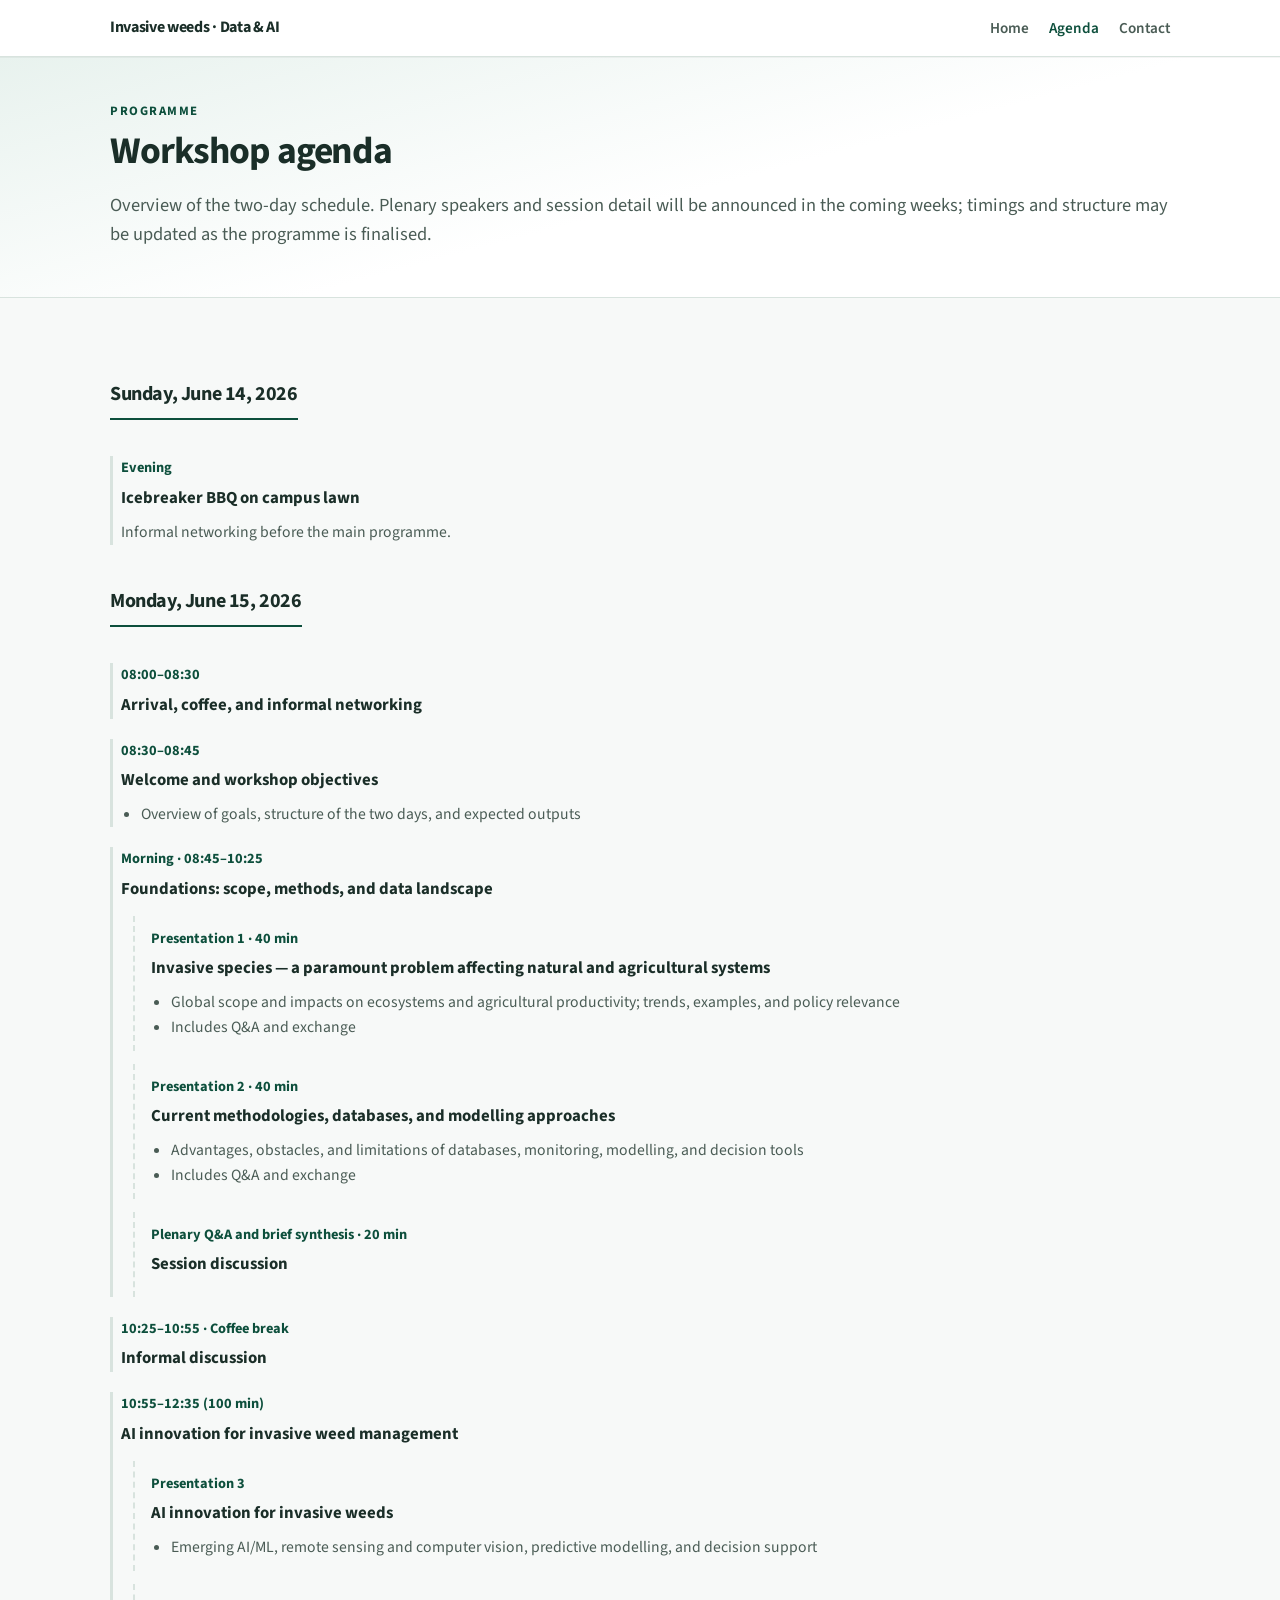
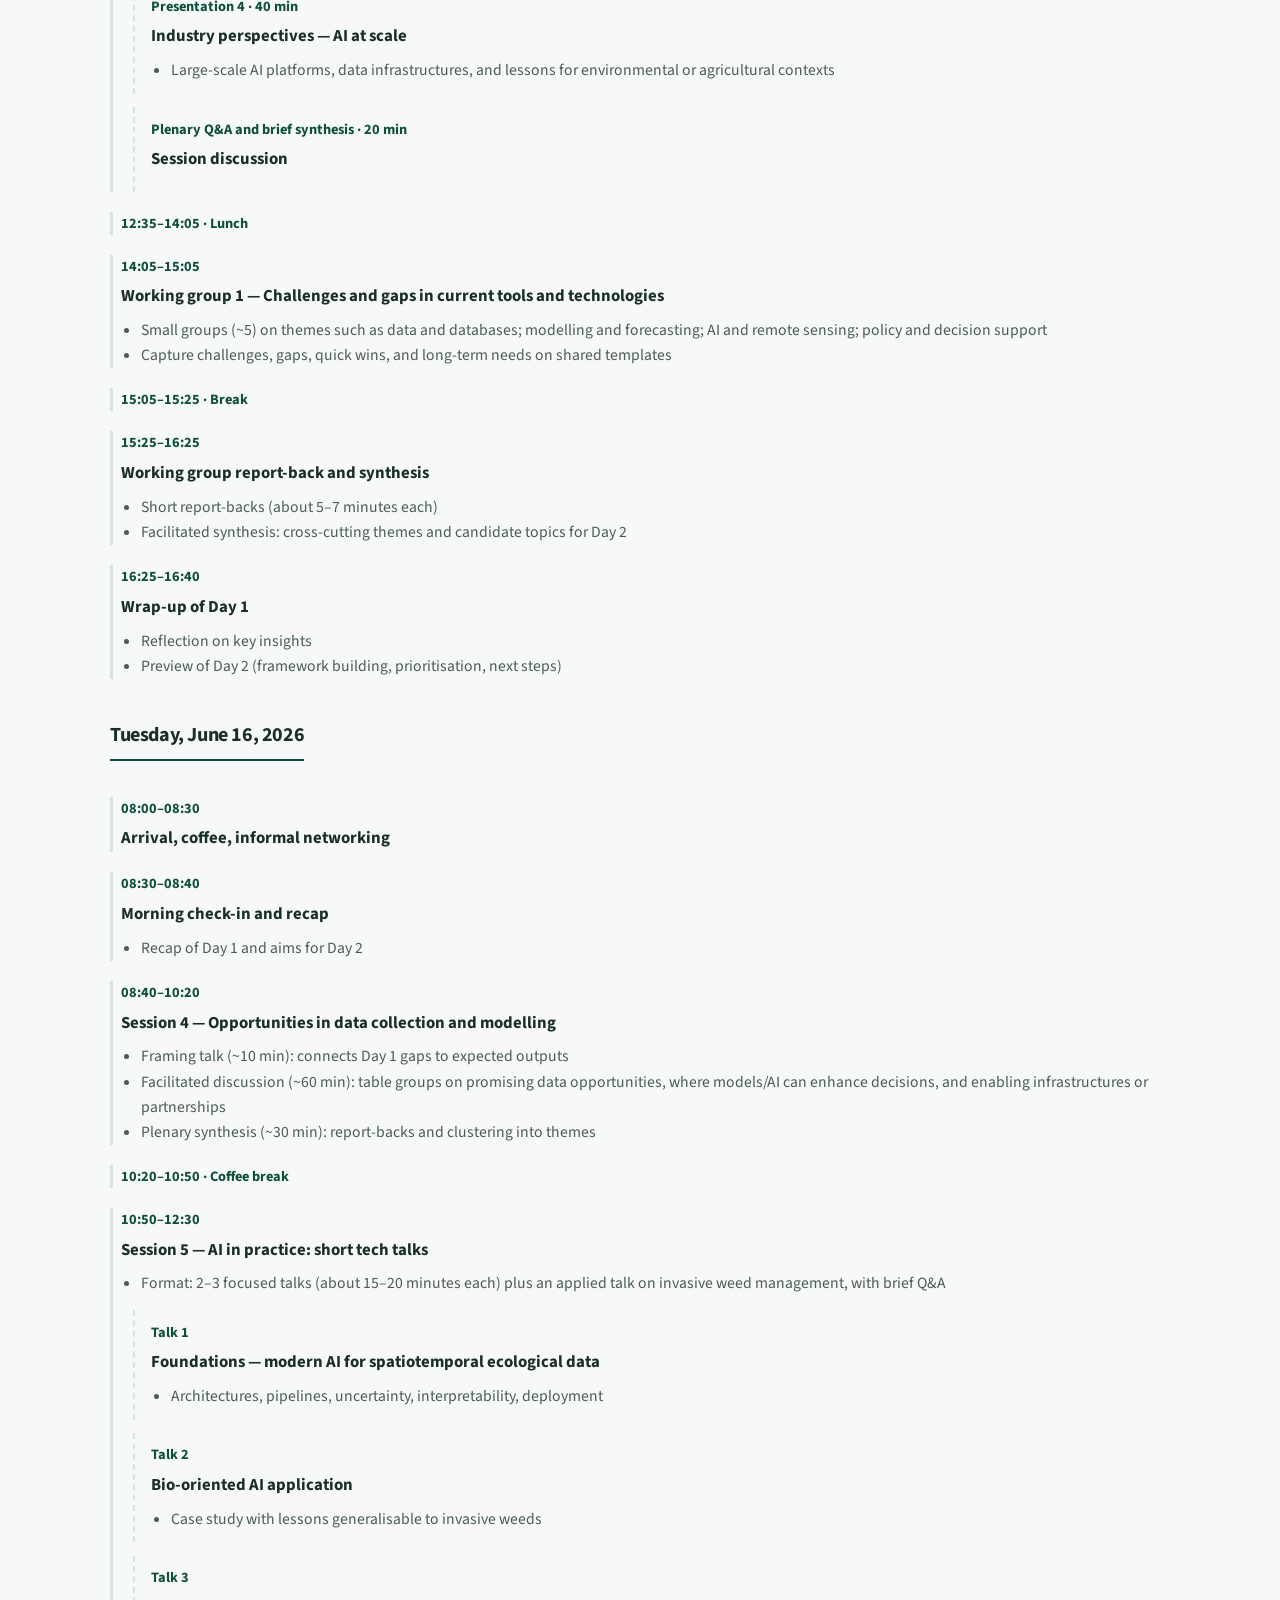
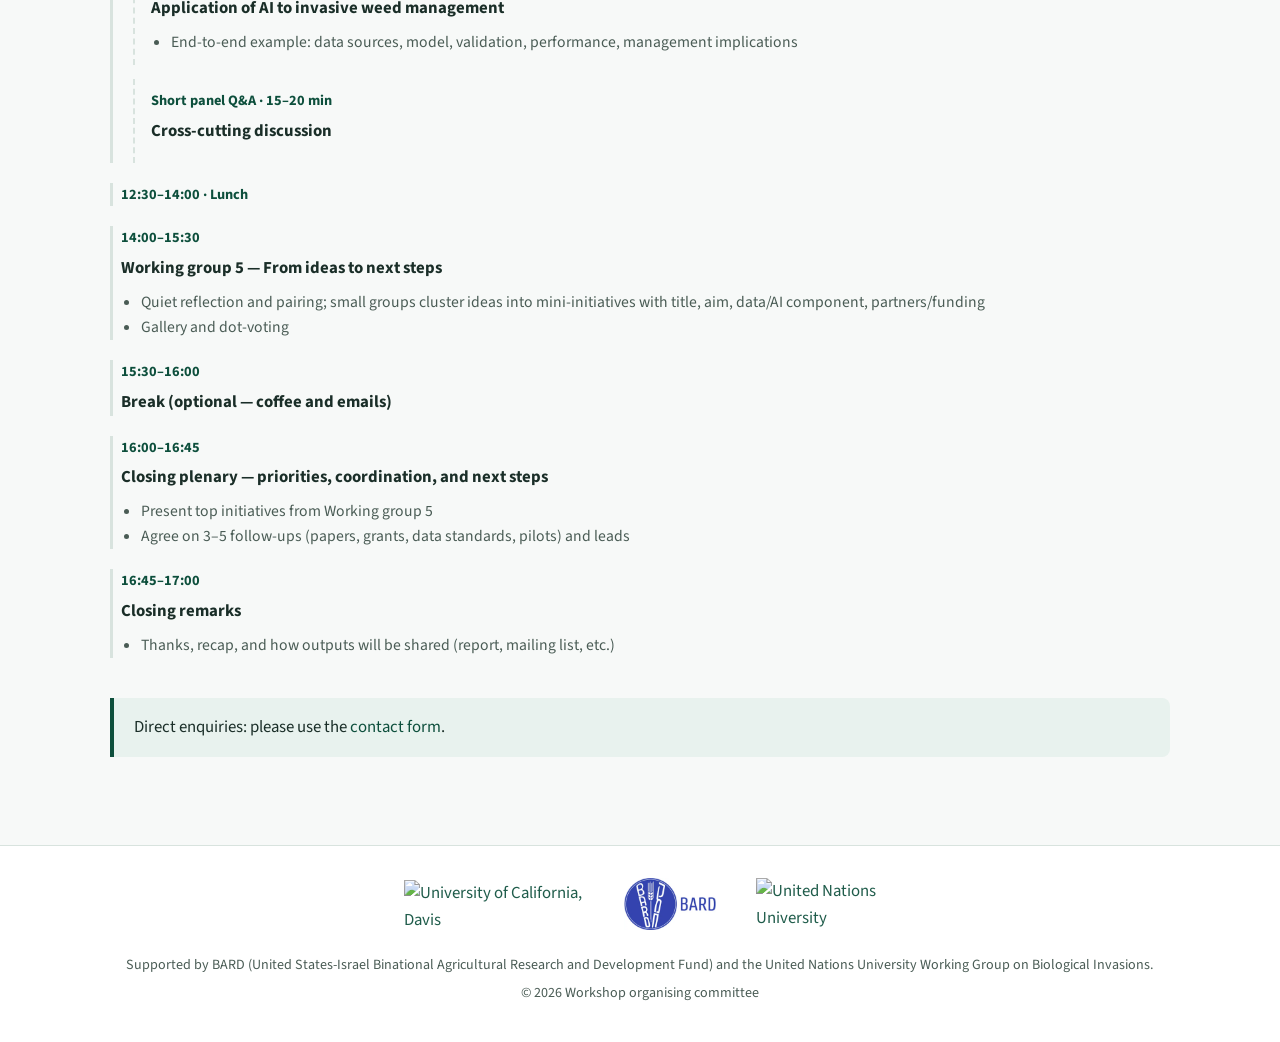
==== agenda.html @ f603a388 "agenda clean up" ====
<!DOCTYPE html>
<html lang="en">
  <head>
    <meta charset="utf-8" />
    <meta name="viewport" content="width=device-width, initial-scale=1" />
    <!-- Google tag (gtag.js) -->
    <script async src="https://www.googletagmanager.com/gtag/js?id=G-GEGCJ9L7WZ"></script>
    <script>
      window.dataLayer = window.dataLayer || [];
      function gtag(){dataLayer.push(arguments);}
      gtag("js", new Date());
      gtag("config", "G-GEGCJ9L7WZ");
    </script>
    <link rel="preconnect" href="https://fonts.googleapis.com" />
    <link rel="preconnect" href="https://fonts.gstatic.com" crossorigin />
    <link
      href="https://fonts.googleapis.com/css2?family=Source+Sans+3:ital,wght@0,400;0,600;0,700;1,400&display=swap"
      rel="stylesheet"
    />
    <link rel="stylesheet" href="css/styles.css" />

    <title>Agenda — Invasive weeds data &amp; AI workshop (UC Davis, June 2026)</title>
    <meta name="description" content="Two-day programme: plenary talks, AI innovation, working groups, and next steps. June 14 icebreaker; June 15–16 main workshop." />
  </head>
  <body>
    <div class="page-shell">
      <header class="site-header">
        <div class="site-header__inner">
          <p class="site-title">
            <a href="index.html">Invasive weeds · Data &amp; AI</a>
          </p>
          <nav aria-label="Primary">
            <ul class="nav">
              <li><a href="index.html">Home</a></li>
              <li><a href="agenda.html" aria-current="page">Agenda</a></li>
              <li><a href="contact.html">Contact</a></li>
            </ul>
          </nav>
        </div>
      </header>

      <section class="hero">
        <div class="hero__inner">
          <p class="hero__eyebrow">Programme</p>
          <h1>Workshop agenda</h1>
          <p class="hero__lead">
            Overview of the two-day schedule. Plenary speakers and session detail will be announced
            in the coming weeks; timings and structure may be updated as the programme is finalised.
          </p>
        </div>
      </section>

      <main>
        <section class="agenda-day">
          <h2>Sunday, June 14, 2026</h2>
          <div class="time-block">
            <p class="time-block__when">Evening</p>
            <h3>Icebreaker BBQ on campus lawn</h3>
            <p style="color:var(--color-muted);margin:0.35rem 0 0;font-size:0.98rem">Informal networking before the main programme.</p>
          </div>
        </section>

        <section class="agenda-day">
          <h2>Monday, June 15, 2026</h2>

          <div class="time-block">
            <p class="time-block__when">08:00–08:30</p>
            <h3>Arrival, coffee, and informal networking</h3>
          </div>

          <div class="time-block">
            <p class="time-block__when">08:30–08:45</p>
            <h3>Welcome and workshop objectives</h3>
            <ul>
              <li>Overview of goals, structure of the two days, and expected outputs</li>
            </ul>
          </div>

          <div class="time-block">
            <p class="time-block__when">Morning · 08:45–10:25</p>
            <h3>Foundations: scope, methods, and data landscape</h3>

            <div class="sub-block">
              <p class="time-block__when">Presentation 1 · 40 min</p>
              <h3>Invasive species — a paramount problem affecting natural and agricultural systems</h3>
              <ul>
                <li>Global scope and impacts on ecosystems and agricultural productivity; trends, examples, and policy relevance</li>
                <li>Includes Q&amp;A and exchange</li>
              </ul>
            </div>

            <div class="sub-block">
              <p class="time-block__when">Presentation 2 · 40 min</p>
              <h3>Current methodologies, databases, and modelling approaches</h3>
              <ul>
                <li>Advantages, obstacles, and limitations of databases, monitoring, modelling, and decision tools</li>
                <li>Includes Q&amp;A and exchange</li>
              </ul>
            </div>

            <div class="sub-block">
              <p class="time-block__when">Plenary Q&amp;A and brief synthesis · 20 min</p>
              <h3>Session discussion</h3>
            </div>
          </div>

          <div class="time-block">
            <p class="time-block__when">10:25–10:55 · Coffee break</p>
            <h3>Informal discussion</h3>
          </div>

          <div class="time-block">
            <p class="time-block__when">10:55–12:35 (100 min)</p>
            <h3>AI innovation for invasive weed management</h3>

            <div class="sub-block">
              <p class="time-block__when">Presentation 3</p>
              <h3>AI innovation for invasive weeds</h3>
              <ul>
                <li>Emerging AI/ML, remote sensing and computer vision, predictive modelling, and decision support</li>
              </ul>
            </div>

            <div class="sub-block">
              <p class="time-block__when">Presentation 4 · 40 min</p>
              <h3>Industry perspectives — AI at scale</h3>
              <ul>
                <li>Large-scale AI platforms, data infrastructures, and lessons for environmental or agricultural contexts</li>
              </ul>
            </div>

            <div class="sub-block">
              <p class="time-block__when">Plenary Q&amp;A and brief synthesis · 20 min</p>
              <h3>Session discussion</h3>
            </div>
          </div>

          <div class="time-block">
            <p class="time-block__when">12:35–14:05 · Lunch</p>
          </div>

          <div class="time-block">
            <p class="time-block__when">14:05–15:05</p>
            <h3>Working group 1 — Challenges and gaps in current tools and technologies</h3>
            <ul>
              <li>Small groups (~5) on themes such as data and databases; modelling and forecasting; AI and remote sensing; policy and decision support</li>
              <li>Capture challenges, gaps, quick wins, and long-term needs on shared templates</li>
            </ul>
          </div>

          <div class="time-block">
            <p class="time-block__when">15:05–15:25 · Break</p>
          </div>

          <div class="time-block">
            <p class="time-block__when">15:25–16:25</p>
            <h3>Working group report-back and synthesis</h3>
            <ul>
              <li>Short report-backs (about 5–7 minutes each)</li>
              <li>Facilitated synthesis: cross-cutting themes and candidate topics for Day 2</li>
            </ul>
          </div>

          <div class="time-block">
            <p class="time-block__when">16:25–16:40</p>
            <h3>Wrap-up of Day 1</h3>
            <ul>
              <li>Reflection on key insights</li>
              <li>Preview of Day 2 (framework building, prioritisation, next steps)</li>
            </ul>
          </div>
        </section>

        <section class="agenda-day">
          <h2>Tuesday, June 16, 2026</h2>

          <div class="time-block">
            <p class="time-block__when">08:00–08:30</p>
            <h3>Arrival, coffee, informal networking</h3>
          </div>

          <div class="time-block">
            <p class="time-block__when">08:30–08:40</p>
            <h3>Morning check-in and recap</h3>
            <ul>
              <li>Recap of Day 1 and aims for Day 2</li>
            </ul>
          </div>

          <div class="time-block">
            <p class="time-block__when">08:40–10:20</p>
            <h3>Session 4 — Opportunities in data collection and modelling</h3>
            <ul>
              <li>Framing talk (~10 min): connects Day 1 gaps to expected outputs</li>
              <li>Facilitated discussion (~60 min): table groups on promising data opportunities, where models/AI can enhance decisions, and enabling infrastructures or partnerships</li>
              <li>Plenary synthesis (~30 min): report-backs and clustering into themes</li>
            </ul>
          </div>

          <div class="time-block">
            <p class="time-block__when">10:20–10:50 · Coffee break</p>
          </div>

          <div class="time-block">
            <p class="time-block__when">10:50–12:30</p>
            <h3>Session 5 — AI in practice: short tech talks</h3>
            <ul>
              <li>Format: 2–3 focused talks (about 15–20 minutes each) plus an applied talk on invasive weed management, with brief Q&amp;A</li>
            </ul>

            <div class="sub-block">
              <p class="time-block__when">Talk 1</p>
              <h3>Foundations — modern AI for spatiotemporal ecological data</h3>
              <ul>
                <li>Architectures, pipelines, uncertainty, interpretability, deployment</li>
              </ul>
            </div>

            <div class="sub-block">
              <p class="time-block__when">Talk 2</p>
              <h3>Bio-oriented AI application</h3>
              <ul>
                <li>Case study with lessons generalisable to invasive weeds</li>
              </ul>
            </div>

            <div class="sub-block">
              <p class="time-block__when">Talk 3</p>
              <h3>Application of AI to invasive weed management</h3>
              <ul>
                <li>End-to-end example: data sources, model, validation, performance, management implications</li>
              </ul>
            </div>

            <div class="sub-block">
              <p class="time-block__when">Short panel Q&amp;A · 15–20 min</p>
              <h3>Cross-cutting discussion</h3>
            </div>
          </div>

          <div class="time-block">
            <p class="time-block__when">12:30–14:00 · Lunch</p>
          </div>

          <div class="time-block">
            <p class="time-block__when">14:00–15:30</p>
            <h3>Working group 5 — From ideas to next steps</h3>
            <ul>
              <li>Quiet reflection and pairing; small groups cluster ideas into mini-initiatives with title, aim, data/AI component, partners/funding</li>
              <li>Gallery and dot-voting</li>
            </ul>
          </div>

          <div class="time-block">
            <p class="time-block__when">15:30–16:00</p>
            <h3>Break (optional — coffee and emails)</h3>
          </div>

          <div class="time-block">
            <p class="time-block__when">16:00–16:45</p>
            <h3>Closing plenary — priorities, coordination, and next steps</h3>
            <ul>
              <li>Present top initiatives from Working group 5</li>
              <li>Agree on 3–5 follow-ups (papers, grants, data standards, pilots) and leads</li>
            </ul>
          </div>

          <div class="time-block">
            <p class="time-block__when">16:45–17:00</p>
            <h3>Closing remarks</h3>
            <ul>
              <li>Thanks, recap, and how outputs will be shared (report, mailing list, etc.)</li>
            </ul>
          </div>
        </section>

        <div class="callout">
          <p>
            Direct enquiries: please use the <a href="contact.html">contact form</a>.
          </p>
        </div>
      </main>

      <footer class="site-footer">
        <div class="site-footer__inner">
          <div class="footer-logos">
            <a href="https://www.ucdavis.edu/" title="University of California, Davis">
              <img
                src="https://regulatedplants.unu.edu/static/img/UCD-plant-science-logo.png"
                alt="University of California, Davis"
                width="180"
                height="48"
              />
            </a>
            <a href="https://www.bard-isus.com/" title="BARD — Binational Agricultural R&amp;D">
              <img
                src="assets/bard-logo.png"
                alt="BARD — United States-Israel Binational Agricultural Research and Development Fund"
                width="200"
                height="52"
              />
            </a>
            <a href="https://unu.edu/" title="United Nations University">
              <img
                src="https://regulatedplants.unu.edu/static/img/UNU-INWEH_LOGO_NV.svg"
                alt="United Nations University"
                width="120"
                height="52"
              />
            </a>
          </div>
          <div class="footer-meta">
            <p>
              Supported by BARD (United States-Israel Binational Agricultural Research and
              Development Fund) and the United Nations University Working Group on Biological
              Invasions.
            </p>
            <p>© 2026 Workshop organising committee</p>
          </div>
        </div>
      </footer>

    </div>
  </body>
</html>
---- css/styles.css ----
/* Workshop site — layout inspired by clean academic landing pages */

:root {
  --color-bg: #f7f9f8;
  --color-surface: #ffffff;
  --color-text: #1a2e28;
  --color-muted: #4a5c55;
  --color-accent: #0d4f3c;
  --color-accent-light: #e8f2ee;
  --color-border: #d8e3de;
  --font-sans: "Source Sans 3", "Segoe UI", system-ui, sans-serif;
  --max-width: 1100px;
  --header-height: 56px;
}

*, *::before, *::after { box-sizing: border-box; }
html { scroll-behavior: smooth; }
body {
  margin: 0;
  min-height: 100vh;
  font-family: var(--font-sans);
  font-size: 1.05rem;
  line-height: 1.6;
  color: var(--color-text);
  background: var(--color-bg);
}
a { color: var(--color-accent); text-decoration: none; }
a:hover { text-decoration: underline; }

.site-header {
  position: sticky;
  top: 0;
  z-index: 100;
  background: var(--color-surface);
  border-bottom: 1px solid var(--color-border);
  box-shadow: 0 1px 0 rgba(0, 0, 0, 0.04);
}
.site-header__inner {
  max-width: var(--max-width);
  margin: 0 auto;
  padding: 0 1.25rem;
  height: var(--header-height);
  display: flex;
  align-items: center;
  justify-content: space-between;
  gap: 1rem;
}
.site-title { margin: 0; font-size: 1rem; font-weight: 700; letter-spacing: -0.02em; }
.site-title a { color: var(--color-text); text-decoration: none; }
.site-title a:hover { color: var(--color-accent); text-decoration: none; }

.nav {
  display: flex;
  flex-wrap: wrap;
  gap: 0.5rem 1.25rem;
  list-style: none;
  margin: 0;
  padding: 0;
}
.nav a { font-weight: 600; font-size: 0.95rem; color: var(--color-muted); }
.nav a:hover, .nav a[aria-current="page"] { color: var(--color-accent); text-decoration: none; }

.hero {
  background: linear-gradient(165deg, var(--color-accent-light) 0%, var(--color-surface) 55%);
  border-bottom: 1px solid var(--color-border);
}
.hero__inner { max-width: var(--max-width); margin: 0 auto; padding: 2.75rem 1.25rem 3rem; }
.hero__eyebrow {
  margin: 0 0 0.5rem;
  font-size: 0.8rem;
  font-weight: 700;
  letter-spacing: 0.12em;
  text-transform: uppercase;
  color: var(--color-accent);
}
.hero h1 {
  margin: 0 0 1rem;
  font-size: clamp(1.65rem, 4vw, 2.35rem);
  font-weight: 700;
  line-height: 1.2;
  letter-spacing: -0.03em;
}
.hero__lead {
  margin: 0 0 1.5rem;
  font-size: 1.15rem;
  color: var(--color-muted);
}
.hero__meta { display: flex; flex-wrap: wrap; gap: 1rem 2rem; margin: 0; padding: 0; list-style: none; }
.hero__meta li { font-size: 0.98rem; }
.hero__meta strong {
  display: block;
  font-size: 0.75rem;
  text-transform: uppercase;
  letter-spacing: 0.06em;
  color: var(--color-muted);
}
.hero__actions { margin-top: 1.75rem; display: flex; flex-wrap: wrap; gap: 0.75rem; }

.btn {
  display: inline-block;
  padding: 0.65rem 1.25rem;
  font-weight: 600;
  font-size: 0.95rem;
  border-radius: 6px;
  border: 2px solid transparent;
  cursor: pointer;
  font-family: inherit;
  text-decoration: none;
}
.btn--primary { background: var(--color-accent); color: #fff; }
.btn--primary:hover { filter: brightness(1.06); text-decoration: none; }
.btn--secondary { background: var(--color-surface); color: var(--color-accent); border-color: var(--color-accent); }
.btn--secondary:hover { background: var(--color-accent-light); text-decoration: none; }

main { max-width: var(--max-width); margin: 0 auto; padding: 2.5rem 1.25rem 4rem; }
main.narrow { max-width: 720px; }
section { margin-bottom: 2.5rem; }
section h2 { margin: 0 0 1rem; font-size: 1.35rem; font-weight: 700; letter-spacing: -0.02em; }
section p { margin: 0 0 1rem; color: var(--color-muted); }
section p:last-child { margin-bottom: 0; }
.card {
  background: var(--color-surface);
  border: 1px solid var(--color-border);
  border-radius: 10px;
  padding: 1.5rem 1.35rem;
  margin-bottom: 1.25rem;
}
.callout {
  background: var(--color-accent-light);
  border-left: 4px solid var(--color-accent);
  padding: 1rem 1.25rem;
  margin: 1.5rem 0;
  border-radius: 0 8px 8px 0;
}
.callout p { margin: 0; color: var(--color-text); }

.agenda-day { margin-bottom: 2.5rem; }
.agenda-day h2 {
  font-size: 1.25rem;
  padding-bottom: 0.5rem;
  border-bottom: 2px solid var(--color-accent);
  display: inline-block;
}
.time-block { margin: 1.25rem 0; padding-left: 0.5rem; border-left: 3px solid var(--color-border); }
.time-block__when { font-weight: 700; font-size: 0.9rem; color: var(--color-accent); margin-bottom: 0.35rem; }
.time-block h3 { margin: 0 0 0.5rem; font-size: 1.05rem; color: var(--color-text); }
.time-block ul { margin: 0.35rem 0 0; padding-left: 1.25rem; color: var(--color-muted); font-size: 0.98rem; }
.time-block .speakers { font-size: 0.95rem; font-style: italic; color: var(--color-muted); margin: 0.25rem 0 0; }
.sub-block { margin: 0.85rem 0 0 0.75rem; padding: 0.65rem 0 0.65rem 1rem; border-left: 2px dashed var(--color-border); }

.form-grid { display: grid; gap: 1rem; }
label { display: block; font-weight: 600; font-size: 0.9rem; margin-bottom: 0.35rem; }
.form-fieldset {
  margin: 0;
  padding: 0;
  border: none;
  min-width: 0;
}
.form-fieldset legend {
  padding: 0;
  margin-bottom: 0.35rem;
  font-weight: 600;
  font-size: 0.9rem;
}
input[type="text"], input[type="email"], textarea,
select {
  width: 100%;
  padding: 0.65rem 0.85rem;
  font-family: inherit;
  font-size: 1rem;
  border: 1px solid var(--color-border);
  border-radius: 6px;
  background: var(--color-surface);
}
input[type="file"] {
  width: 100%;
  max-width: 100%;
  padding: 0.5rem 0;
  font-family: inherit;
  font-size: 0.95rem;
  color: var(--color-text);
}
input[type="file"]::file-selector-button {
  margin-right: 0.75rem;
  padding: 0.5rem 0.85rem;
  font-family: inherit;
  font-size: 0.95rem;
  font-weight: 600;
  border: 1px solid var(--color-border);
  border-radius: 6px;
  background: var(--color-surface);
  color: var(--color-accent);
  cursor: pointer;
}
input[type="file"]::file-selector-button:hover {
  background: var(--color-accent-light);
}
.form-cv[hidden] { display: none !important; }
input:focus, textarea:focus, select:focus { outline: 2px solid var(--color-accent); outline-offset: 1px; }
input[type="file"]:focus { outline: 2px solid var(--color-accent); outline-offset: 1px; border-radius: 6px; }
textarea { min-height: 140px; resize: vertical; }
.form-hint { font-size: 0.85rem; color: var(--color-muted); margin: 0.25rem 0 0; }

.card__h3 {
  margin: 1.35rem 0 0.5rem;
  font-size: 1.05rem;
  font-weight: 700;
  letter-spacing: -0.02em;
  color: var(--color-text);
}
.card__h3:first-of-type { margin-top: 0; }

.map-embed {
  position: relative;
  width: 100%;
  border-radius: 10px;
  overflow: hidden;
  border: 1px solid var(--color-border);
  aspect-ratio: 16 / 10;
  min-height: 260px;
  background: var(--color-border);
}
.map-embed__canvas {
  position: absolute;
  inset: 0;
  width: 100%;
  height: 100%;
  z-index: 0;
}
.map-embed .leaflet-container {
  font-family: inherit;
}
.map-embed .leaflet-popup-content-wrapper {
  border-radius: 8px;
}
.map-embed iframe {
  position: absolute;
  inset: 0;
  width: 100%;
  height: 100%;
  border: 0;
}

.hotel-list {
  margin: 0;
  padding: 0;
  list-style: none;
}
.hotel-list li {
  margin-bottom: 0.9rem;
  padding-bottom: 0.9rem;
  border-bottom: 1px solid var(--color-border);
}
.hotel-list li:last-child {
  margin-bottom: 0;
  padding-bottom: 0;
  border-bottom: none;
}
.hotel-list a { font-weight: 600; }
.hotel-list__meta {
  display: block;
  margin-top: 0.25rem;
  font-size: 0.9rem;
  color: var(--color-muted);
}

.site-footer {
  margin-top: auto;
  background: var(--color-surface);
  border-top: 1px solid var(--color-border);
  padding: 2rem 1.25rem;
}
.site-footer__inner { max-width: var(--max-width); margin: 0 auto; }
.footer-logos {
  display: flex;
  flex-wrap: wrap;
  align-items: center;
  justify-content: center;
  gap: 2rem 2.5rem;
  margin-bottom: 1.5rem;
}
.footer-logos a { display: flex; align-items: center; justify-content: center; opacity: 0.92; }
.footer-logos a:hover { opacity: 1; }
.footer-logos img { max-height: 52px; width: auto; max-width: 200px; object-fit: contain; }
.footer-meta { text-align: center; font-size: 0.88rem; color: var(--color-muted); }
.footer-meta p { margin: 0.35rem 0; }
.page-shell { min-height: 100vh; display: flex; flex-direction: column; }

@media (max-width: 640px) {
  .site-header__inner { flex-direction: column; height: auto; padding-top: 0.85rem; padding-bottom: 0.85rem; align-items: flex-start; }
  .nav { width: 100%; }
}
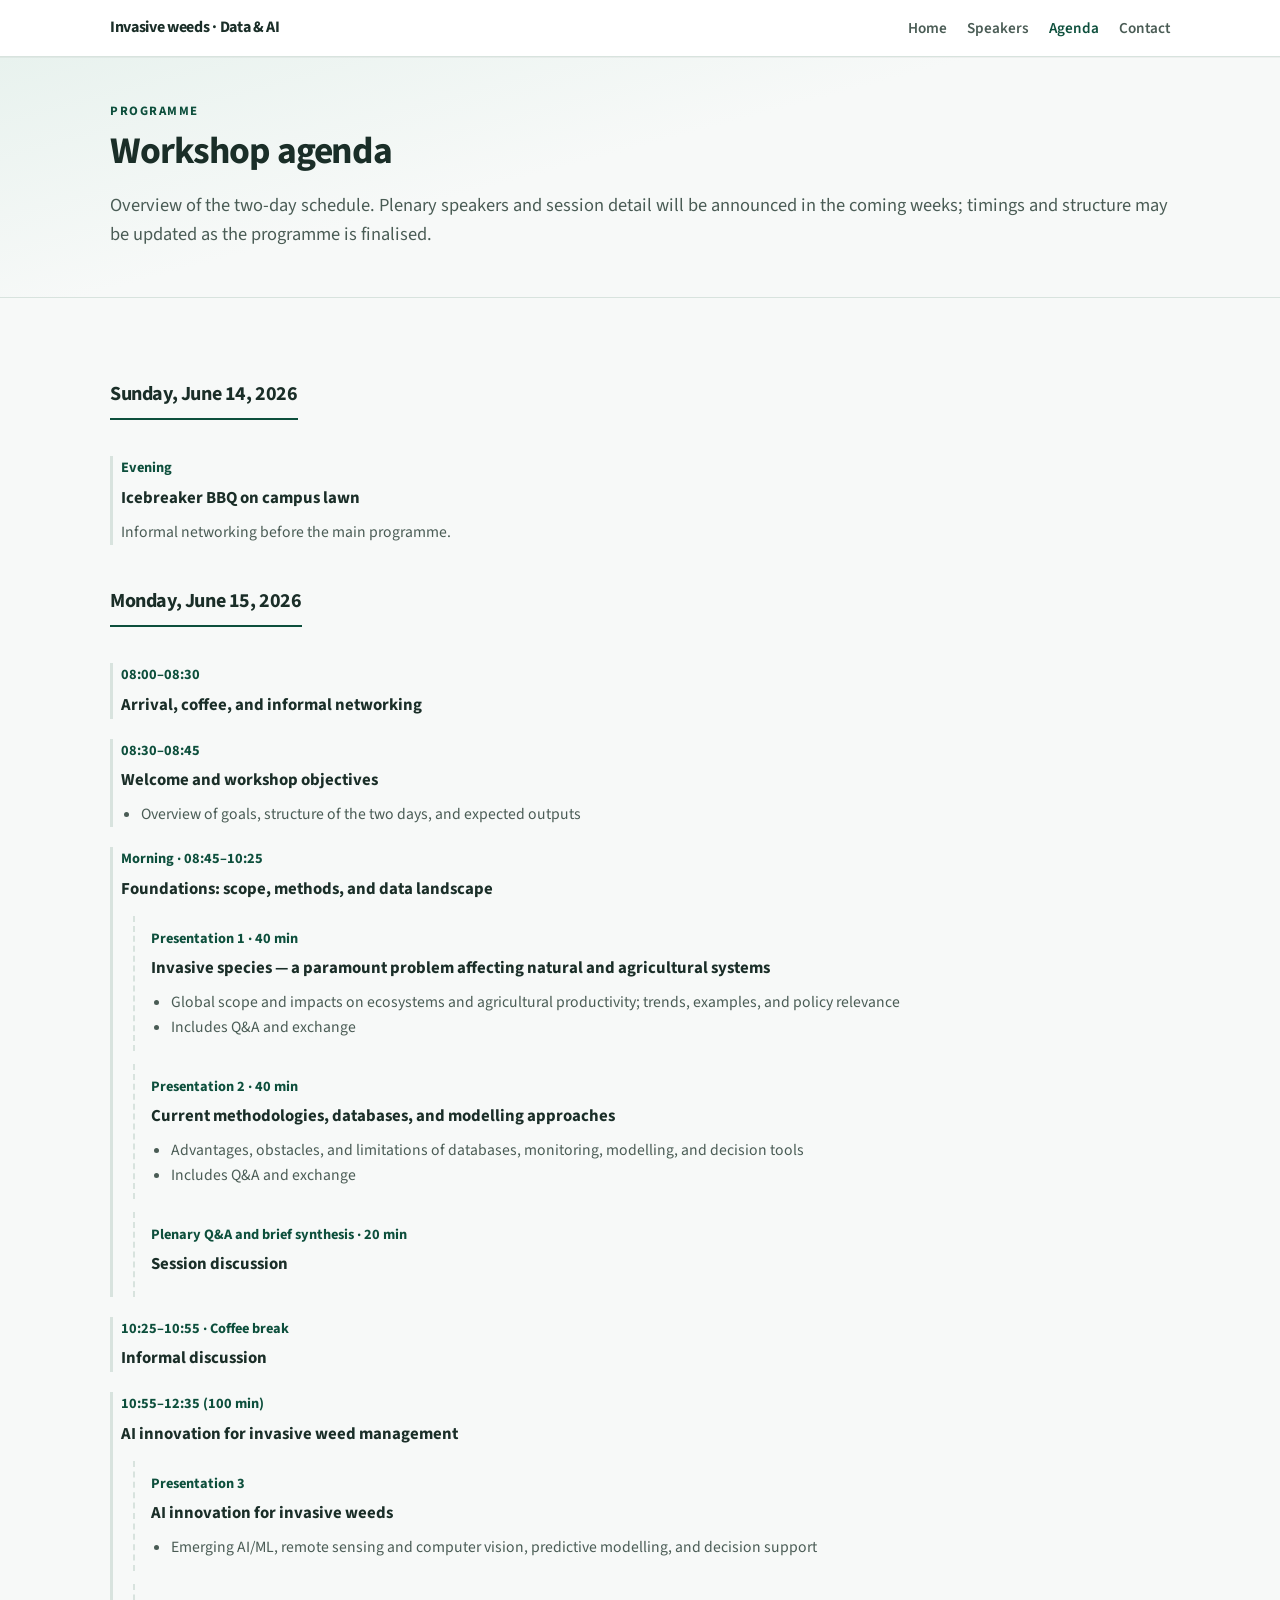
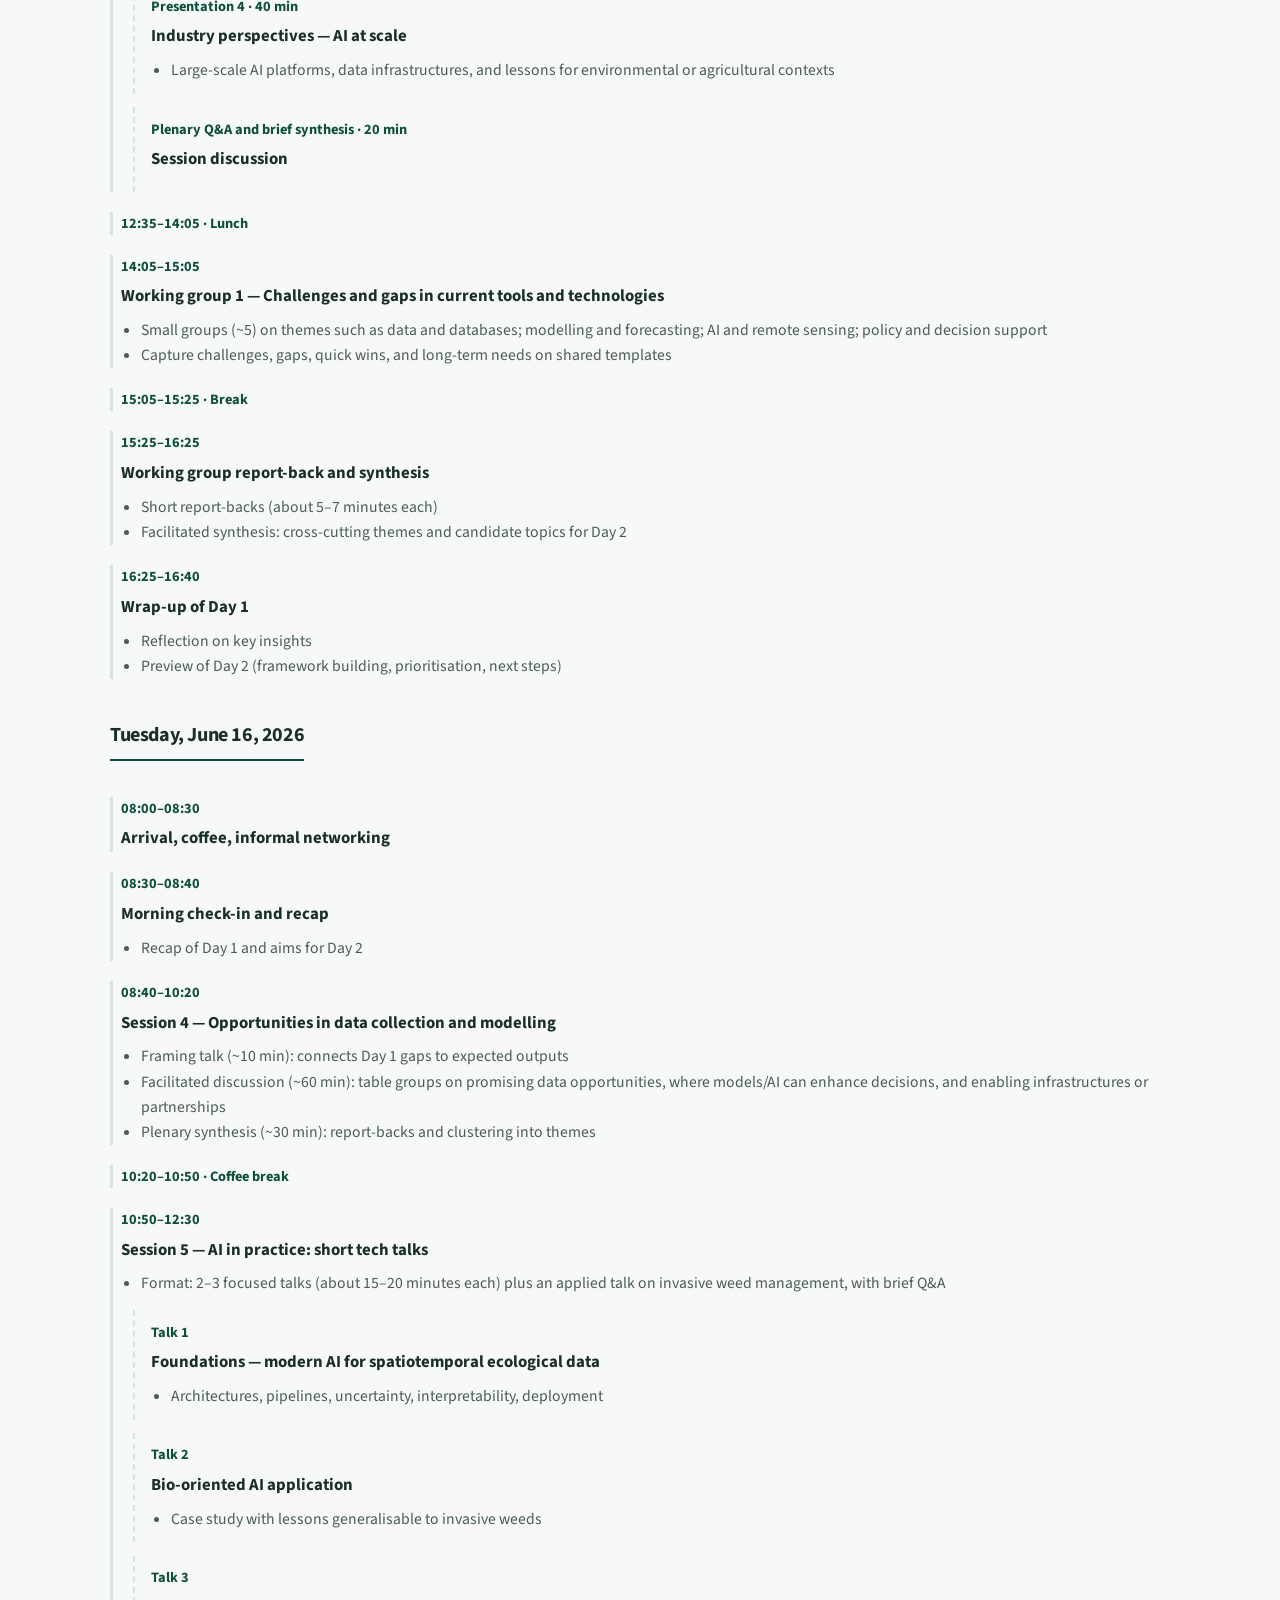
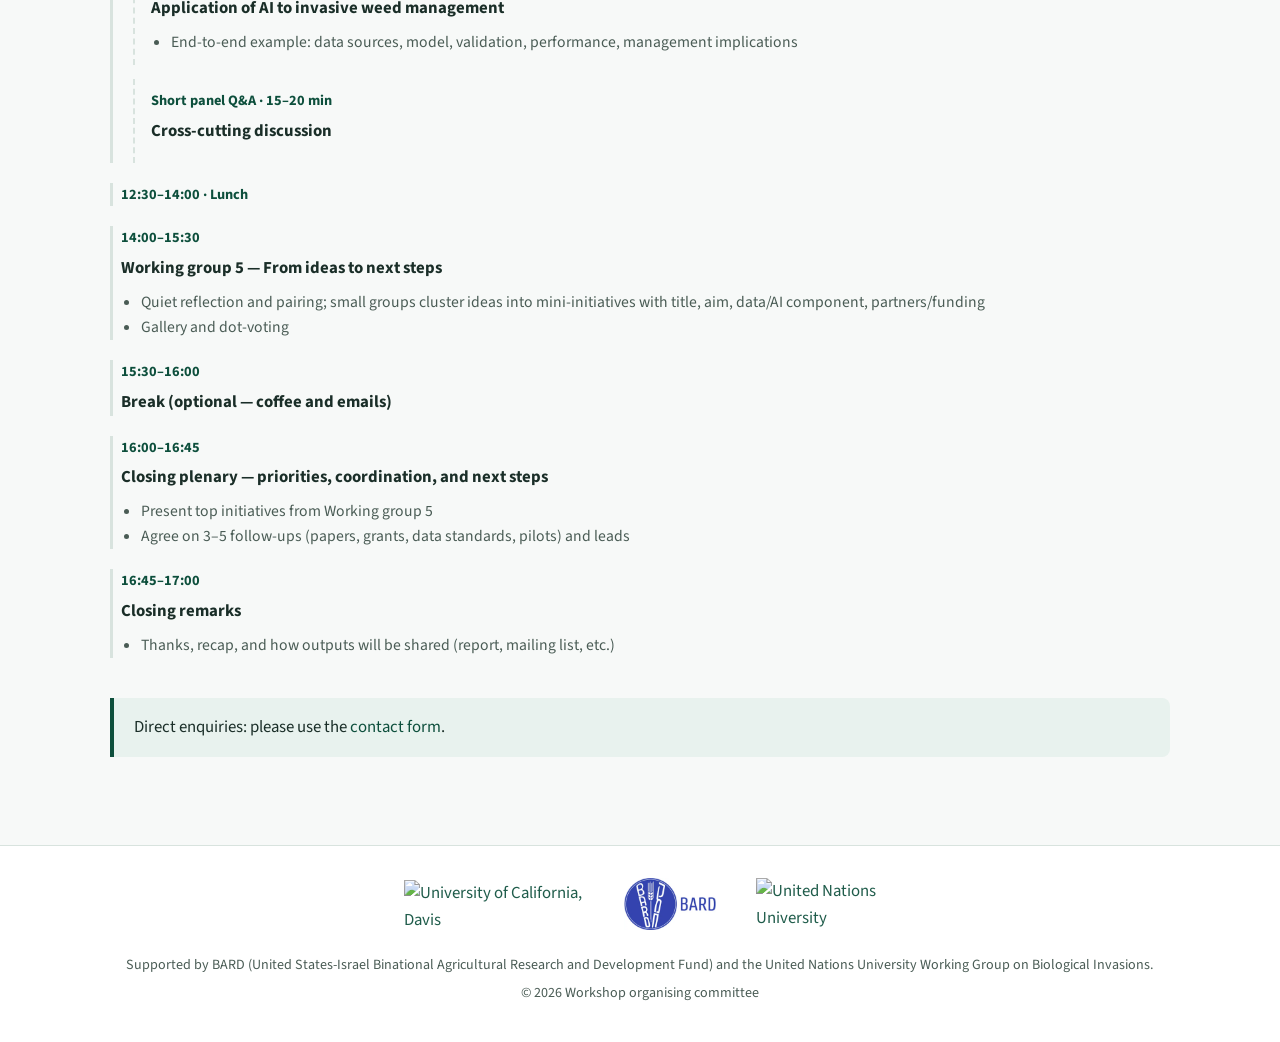
==== commit b148a488: "speakers added" ====
--- a/agenda.html
+++ b/agenda.html
@@ -32,6 +32,7 @@
           <nav aria-label="Primary">
             <ul class="nav">
               <li><a href="index.html">Home</a></li>
+              <li><a href="speakers.html">Speakers</a></li>
               <li><a href="agenda.html" aria-current="page">Agenda</a></li>
               <li><a href="contact.html">Contact</a></li>
             </ul>
--- a/css/styles.css
+++ b/css/styles.css
@@ -61,10 +61,19 @@
 .nav a:hover, .nav a[aria-current="page"] { color: var(--color-accent); text-decoration: none; }
 
 .hero {
-  background: linear-gradient(165deg, var(--color-accent-light) 0%, var(--color-surface) 55%);
+  background: linear-gradient(
+    165deg,
+    var(--color-accent-light) 0%,
+    var(--color-bg) 45%,
+    var(--color-bg) 100%
+  );
   border-bottom: 1px solid var(--color-border);
 }
-.hero__inner { max-width: var(--max-width); margin: 0 auto; padding: 2.75rem 1.25rem 3rem; }
+.hero__inner {
+  max-width: var(--max-width);
+  margin: 0 auto;
+  padding: 2.75rem 1.25rem 3rem;
+}
 .hero__eyebrow {
   margin: 0 0 0.5rem;
   font-size: 0.8rem;
@@ -286,8 +295,84 @@
 .footer-meta p { margin: 0.35rem 0; }
 .page-shell { min-height: 100vh; display: flex; flex-direction: column; }
 
+/* Speakers grid */
+.speakers-grid {
+  display: grid;
+  grid-template-columns: repeat(auto-fill, minmax(200px, 1fr));
+  gap: 1.5rem;
+  margin-top: 1.5rem;
+}
+.speaker-card {
+  background: var(--color-surface);
+  border: 1px solid var(--color-border);
+  border-radius: 12px;
+  padding: 1.5rem 1.25rem 1.25rem;
+  display: flex;
+  flex-direction: column;
+  align-items: center;
+  text-align: center;
+  gap: 0.75rem;
+  transition: box-shadow 0.15s, transform 0.15s;
+}
+.speaker-card:hover {
+  box-shadow: 0 4px 18px rgba(13, 79, 60, 0.10);
+  transform: translateY(-2px);
+}
+.speaker-card--tbc {
+  opacity: 0.55;
+  border-style: dashed;
+}
+.speaker-avatar {
+  width: 80px;
+  height: 80px;
+  border-radius: 50%;
+  background: var(--color-accent-light);
+  border: 2px solid var(--color-border);
+  display: flex;
+  align-items: center;
+  justify-content: center;
+  font-size: 1.45rem;
+  font-weight: 700;
+  color: var(--color-accent);
+  letter-spacing: -0.03em;
+  overflow: hidden;
+  flex-shrink: 0;
+}
+.speaker-avatar img {
+  width: 100%;
+  height: 100%;
+  object-fit: cover;
+}
+.speaker-name {
+  font-weight: 700;
+  font-size: 1rem;
+  color: var(--color-text);
+  line-height: 1.3;
+  margin: 0;
+}
+.speaker-name a {
+  color: var(--color-text);
+  text-decoration: none;
+}
+.speaker-name a:hover {
+  color: var(--color-accent);
+  text-decoration: underline;
+}
+.speaker-affiliation {
+  font-size: 0.87rem;
+  color: var(--color-muted);
+  line-height: 1.4;
+  margin: 0;
+}
+.speakers-note {
+  margin-top: 2rem;
+  font-size: 0.92rem;
+  color: var(--color-muted);
+}
+
 @media (max-width: 640px) {
   .site-header__inner { flex-direction: column; height: auto; padding-top: 0.85rem; padding-bottom: 0.85rem; align-items: flex-start; }
   .nav { width: 100%; }
-}
-
+  .speakers-grid { grid-template-columns: repeat(auto-fill, minmax(150px, 1fr)); gap: 1rem; }
+}
+
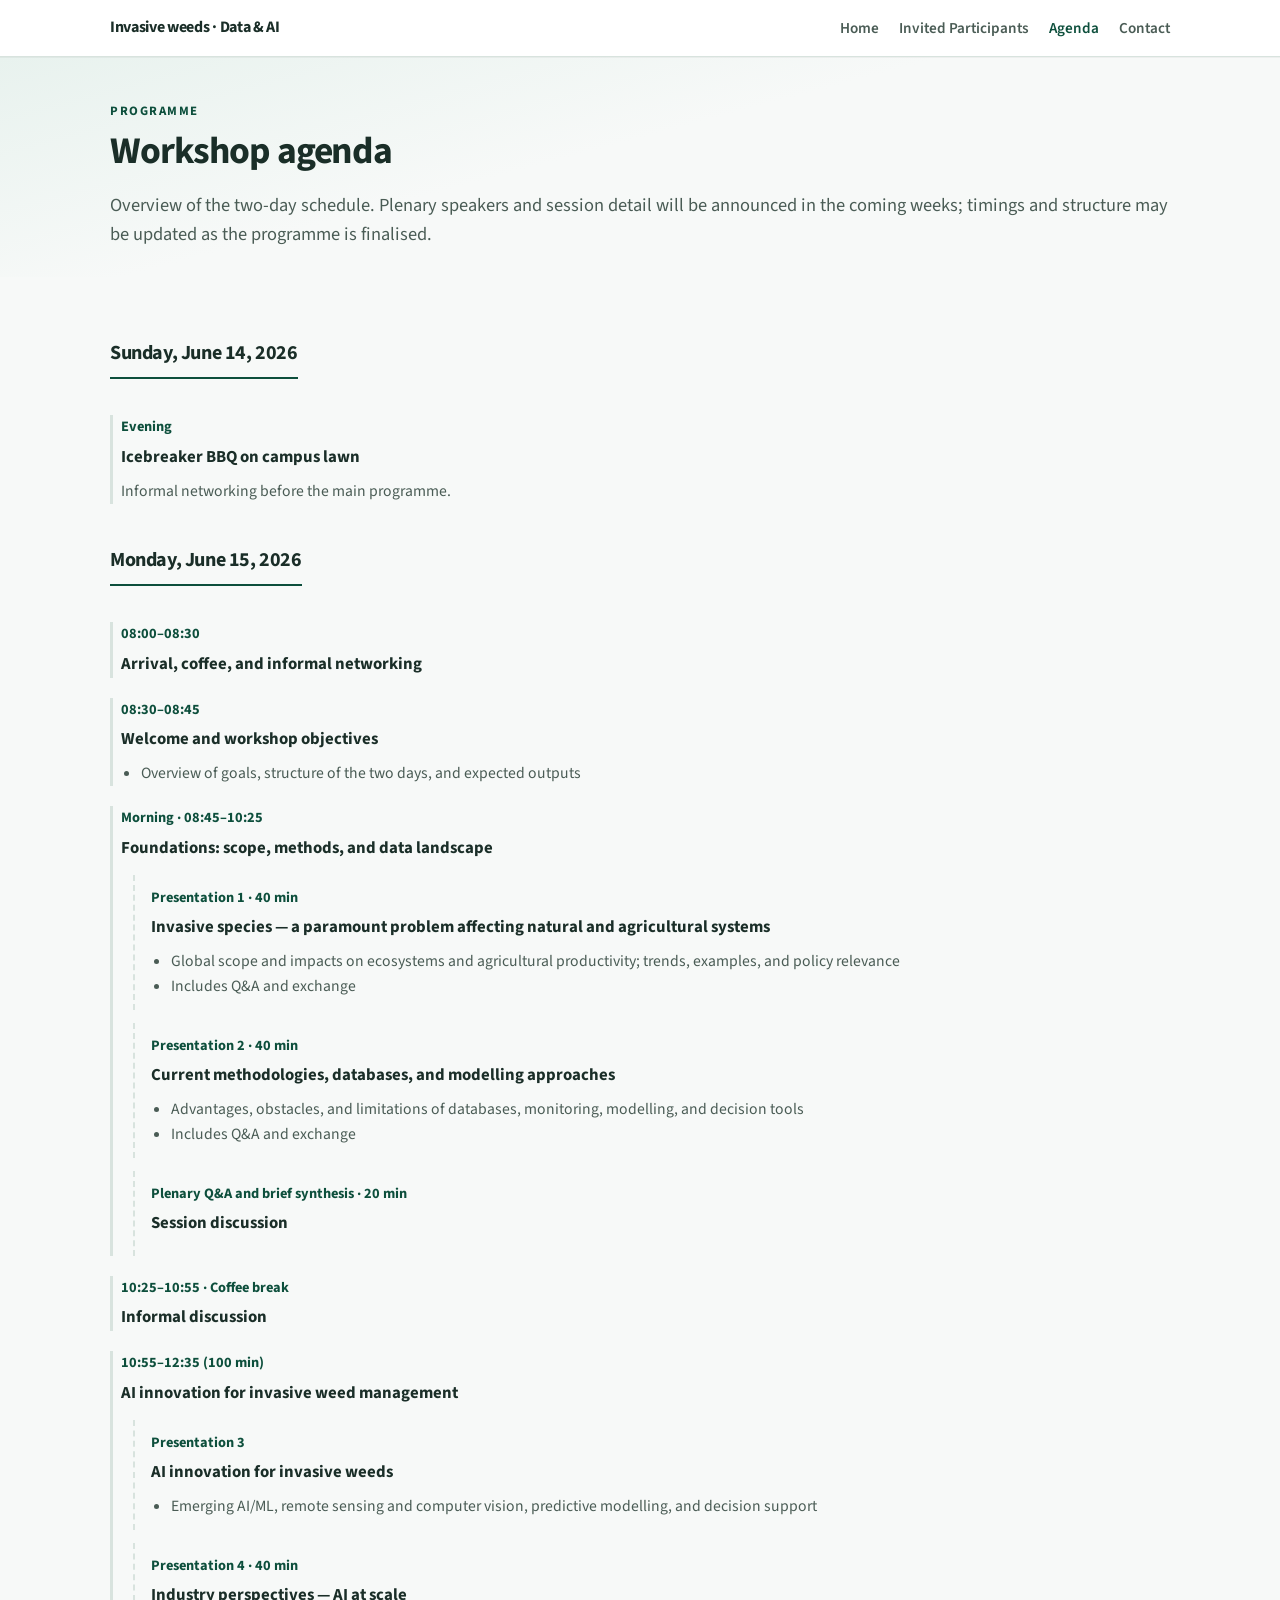
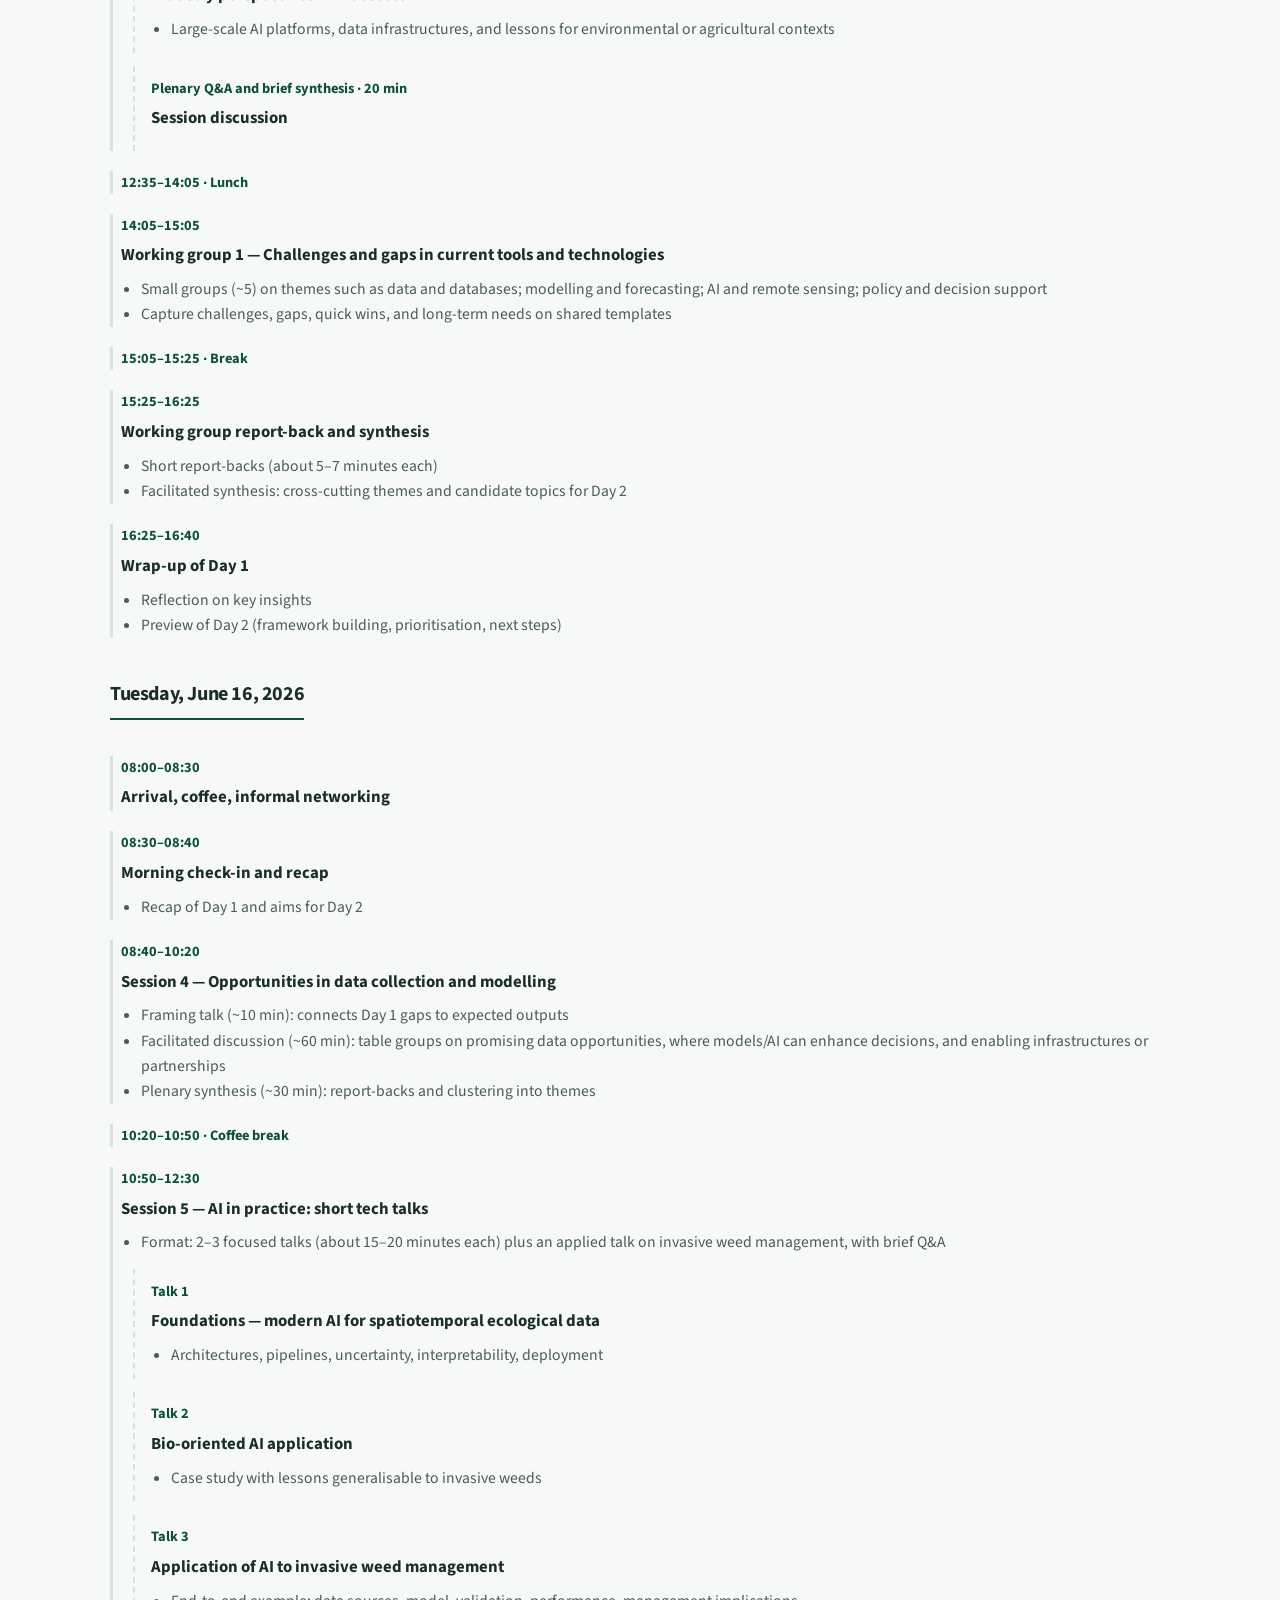
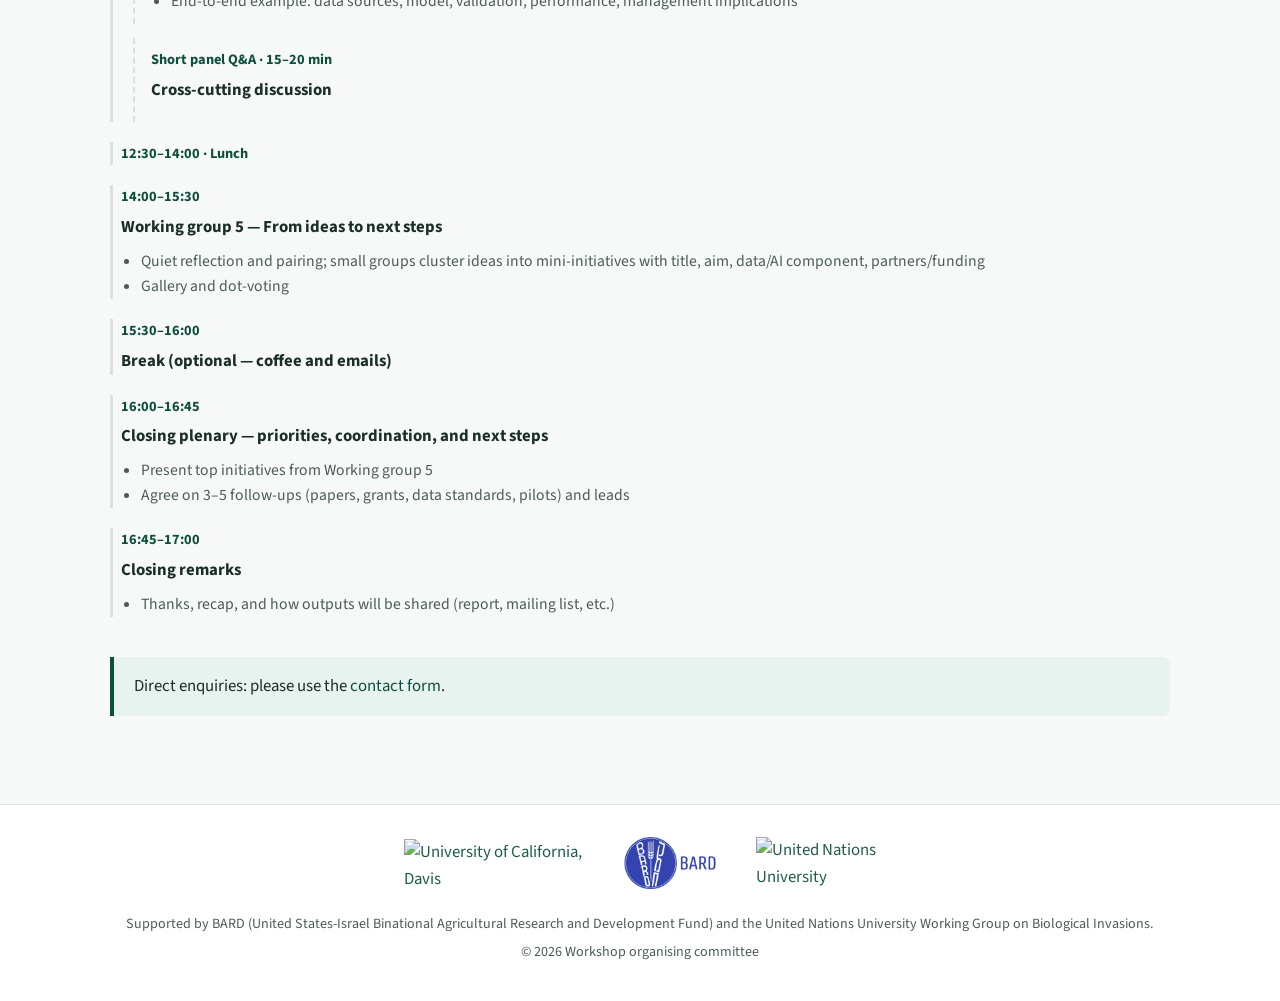
==== commit e3b777db: "invited participants" ====
--- a/agenda.html
+++ b/agenda.html
@@ -32,7 +32,7 @@
           <nav aria-label="Primary">
             <ul class="nav">
               <li><a href="index.html">Home</a></li>
-              <li><a href="speakers.html">Speakers</a></li>
+              <li><a href="speakers.html">Invited Participants</a></li>
               <li><a href="agenda.html" aria-current="page">Agenda</a></li>
               <li><a href="contact.html">Contact</a></li>
             </ul>
--- a/css/styles.css
+++ b/css/styles.css
@@ -67,12 +67,11 @@
     var(--color-bg) 45%,
     var(--color-bg) 100%
   );
-  border-bottom: 1px solid var(--color-border);
 }
 .hero__inner {
   max-width: var(--max-width);
   margin: 0 auto;
-  padding: 2.75rem 1.25rem 3rem;
+  padding: 2.75rem 1.25rem 1.75rem;
 }
 .hero__eyebrow {
   margin: 0 0 0.5rem;
@@ -121,9 +120,10 @@
 .btn--secondary { background: var(--color-surface); color: var(--color-accent); border-color: var(--color-accent); }
 .btn--secondary:hover { background: var(--color-accent-light); text-decoration: none; }
 
-main { max-width: var(--max-width); margin: 0 auto; padding: 2.5rem 1.25rem 4rem; }
+main { max-width: var(--max-width); margin: 0 auto; padding: 0 1.25rem 4rem; }
 main.narrow { max-width: 720px; }
 section { margin-bottom: 2.5rem; }
+main > section:first-child { margin-top: 1.25rem; }
 section h2 { margin: 0 0 1rem; font-size: 1.35rem; font-weight: 700; letter-spacing: -0.02em; }
 section p { margin: 0 0 1rem; color: var(--color-muted); }
 section p:last-child { margin-bottom: 0; }
@@ -295,10 +295,131 @@
 .footer-meta p { margin: 0.35rem 0; }
 .page-shell { min-height: 100vh; display: flex; flex-direction: column; }
 
+/* Photo mosaic */
+.photo-mosaic-wrap {
+  width: 100%;
+  max-width: var(--max-width);
+  margin: 0 auto;
+  position: relative;
+  padding-bottom: 0;
+}
+.photo-mosaic__item-overlay {
+  position: absolute;
+  inset: 0;
+  background: linear-gradient(
+    to bottom,
+    transparent 30%,
+    rgba(10, 30, 20, 0.7) 100%
+  );
+  display: flex;
+  align-items: flex-end;
+  justify-content: center;
+  padding-bottom: 1.1rem;
+  z-index: 2;
+  opacity: 0;
+  transition: opacity 0.3s ease;
+}
+.photo-mosaic__item:hover .photo-mosaic__item-overlay {
+  opacity: 1;
+}
+.photo-mosaic__item-overlay--info {
+  opacity: 1;
+  background: linear-gradient(
+    to bottom,
+    transparent 0%,
+    rgba(10, 30, 20, 0.55) 35%,
+    rgba(10, 30, 20, 0.82) 100%
+  );
+  align-items: flex-end;
+  justify-content: flex-start;
+  padding: 1.25rem 1.5rem;
+  pointer-events: none;
+}
+.photo-mosaic__item:hover .photo-mosaic__item-overlay--info {
+  opacity: 1;
+}
+.mosaic-meta {
+  list-style: none;
+  margin: 0;
+  padding: 0;
+  display: flex;
+  flex-wrap: wrap;
+  gap: 0.6rem 1.75rem;
+}
+.mosaic-meta li {
+  color: #fff;
+  font-size: 1.05rem;
+  line-height: 1.4;
+}
+.mosaic-meta strong {
+  display: block;
+  font-size: 0.84rem;
+  text-transform: uppercase;
+  letter-spacing: 0.1em;
+  opacity: 0.75;
+  margin-bottom: 0.1rem;
+}
+.mosaic-meta span {
+  font-size: 0.95rem;
+  opacity: 0.8;
+}
+.btn--ghost {
+  background: rgba(255,255,255,0.12);
+  color: #fff;
+  border: 1.5px solid rgba(255,255,255,0.7);
+  backdrop-filter: blur(4px);
+  -webkit-backdrop-filter: blur(4px);
+}
+.btn--ghost:hover {
+  background: rgba(255,255,255,0.25);
+  border-color: #fff;
+  text-decoration: none;
+}
+.photo-mosaic {
+  display: grid;
+  grid-template-columns: 1fr 1fr 1fr;
+  grid-template-rows: 192px 192px;
+  gap: 6px;
+  line-height: 0;
+}
+.photo-mosaic__item {
+  overflow: hidden;
+  background: var(--color-border);
+  position: relative;
+}
+.photo-mosaic__item--wide {
+  grid-column: span 2;
+}
+.photo-mosaic__item img {
+  width: 100%;
+  height: 100%;
+  object-fit: cover;
+  object-position: center;
+  display: block;
+  transition: transform 0.4s ease;
+}
+.photo-mosaic__item:hover img {
+  transform: scale(1.04);
+}
+
+@media (max-width: 640px) {
+  .photo-mosaic {
+    grid-template-columns: 1fr;
+    grid-template-rows: 240px;
+  }
+  .photo-mosaic__item {
+    display: none;
+  }
+  .photo-mosaic__item--wide {
+    display: block;
+    grid-column: span 1;
+  }
+}
+
 /* Speakers grid */
 .speakers-grid {
   display: grid;
-  grid-template-columns: repeat(auto-fill, minmax(200px, 1fr));
+  grid-template-columns: repeat(5, 1fr);
   gap: 1.5rem;
   margin-top: 1.5rem;
 }
@@ -373,6 +494,6 @@
 @media (max-width: 640px) {
   .site-header__inner { flex-direction: column; height: auto; padding-top: 0.85rem; padding-bottom: 0.85rem; align-items: flex-start; }
   .nav { width: 100%; }
-  .speakers-grid { grid-template-columns: repeat(auto-fill, minmax(150px, 1fr)); gap: 1rem; }
-}
-
+  .speakers-grid { grid-template-columns: repeat(2, 1fr); gap: 1rem; }
+}
+
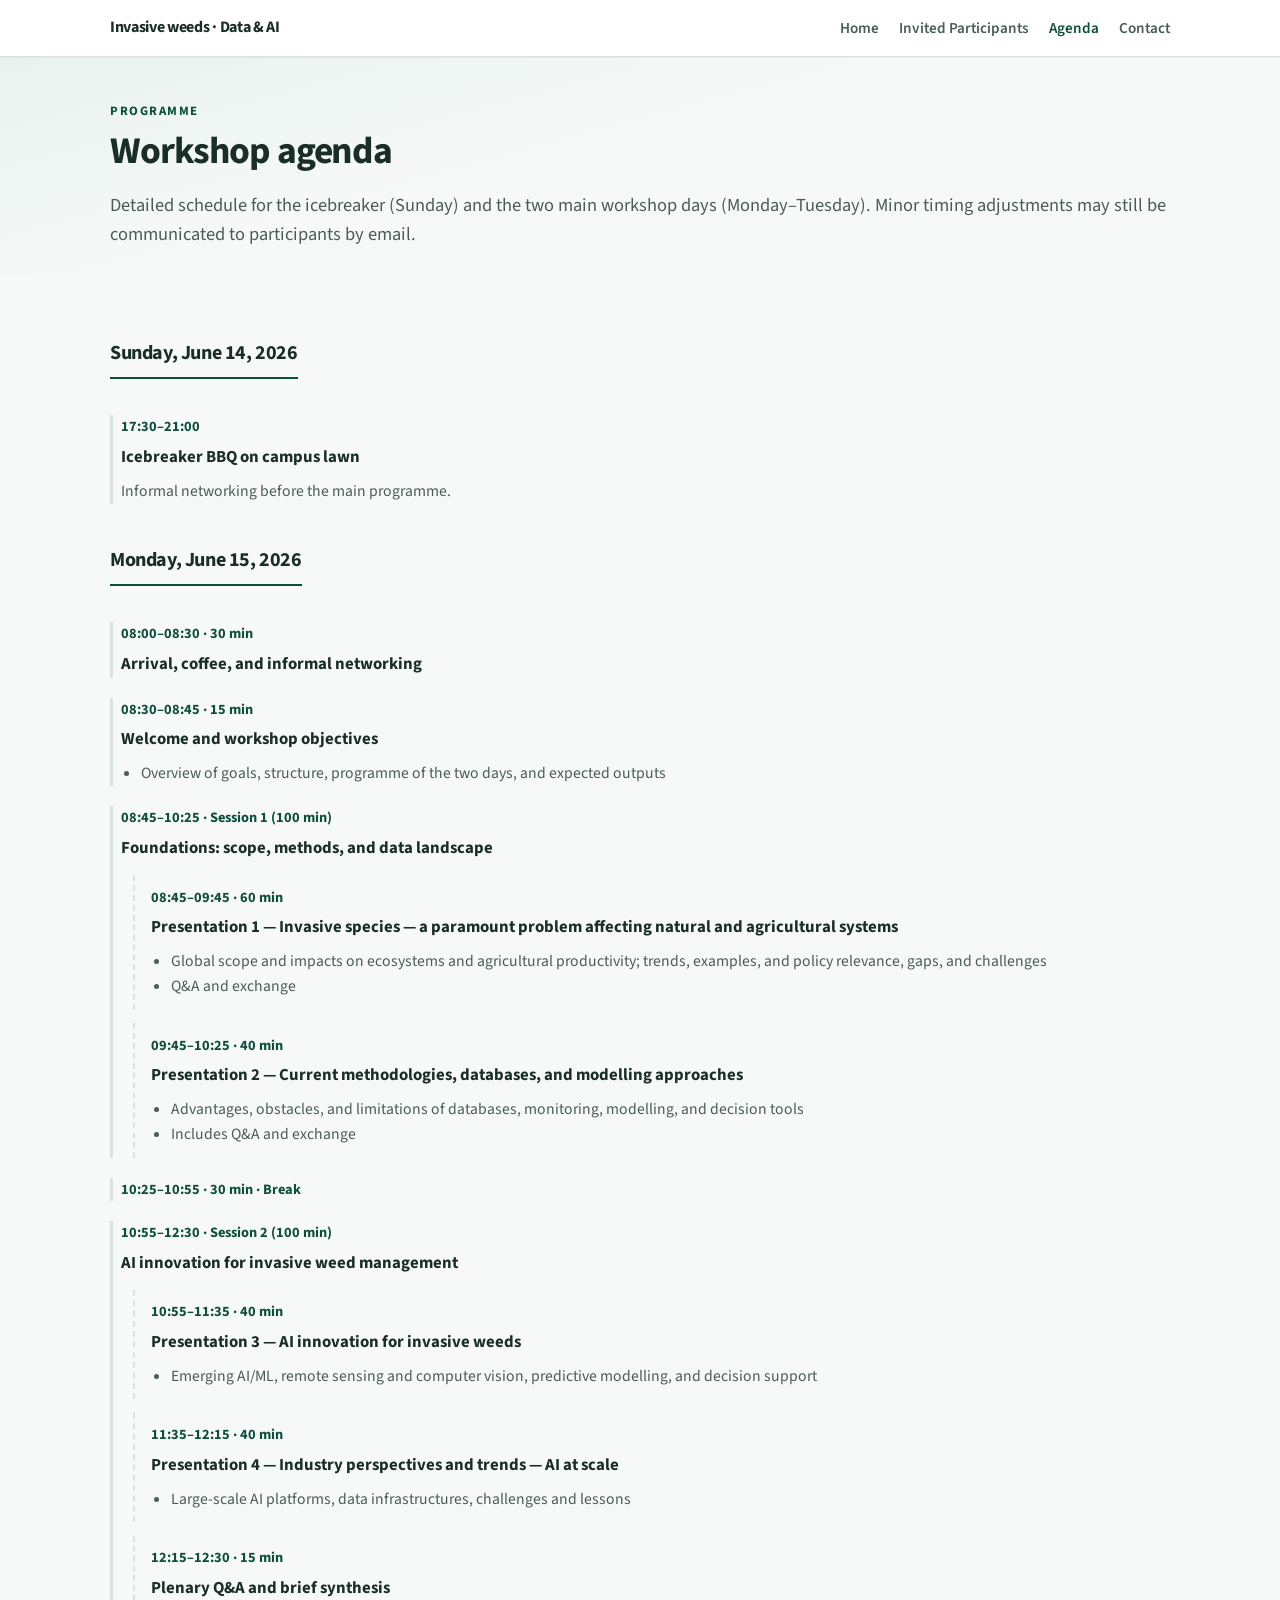
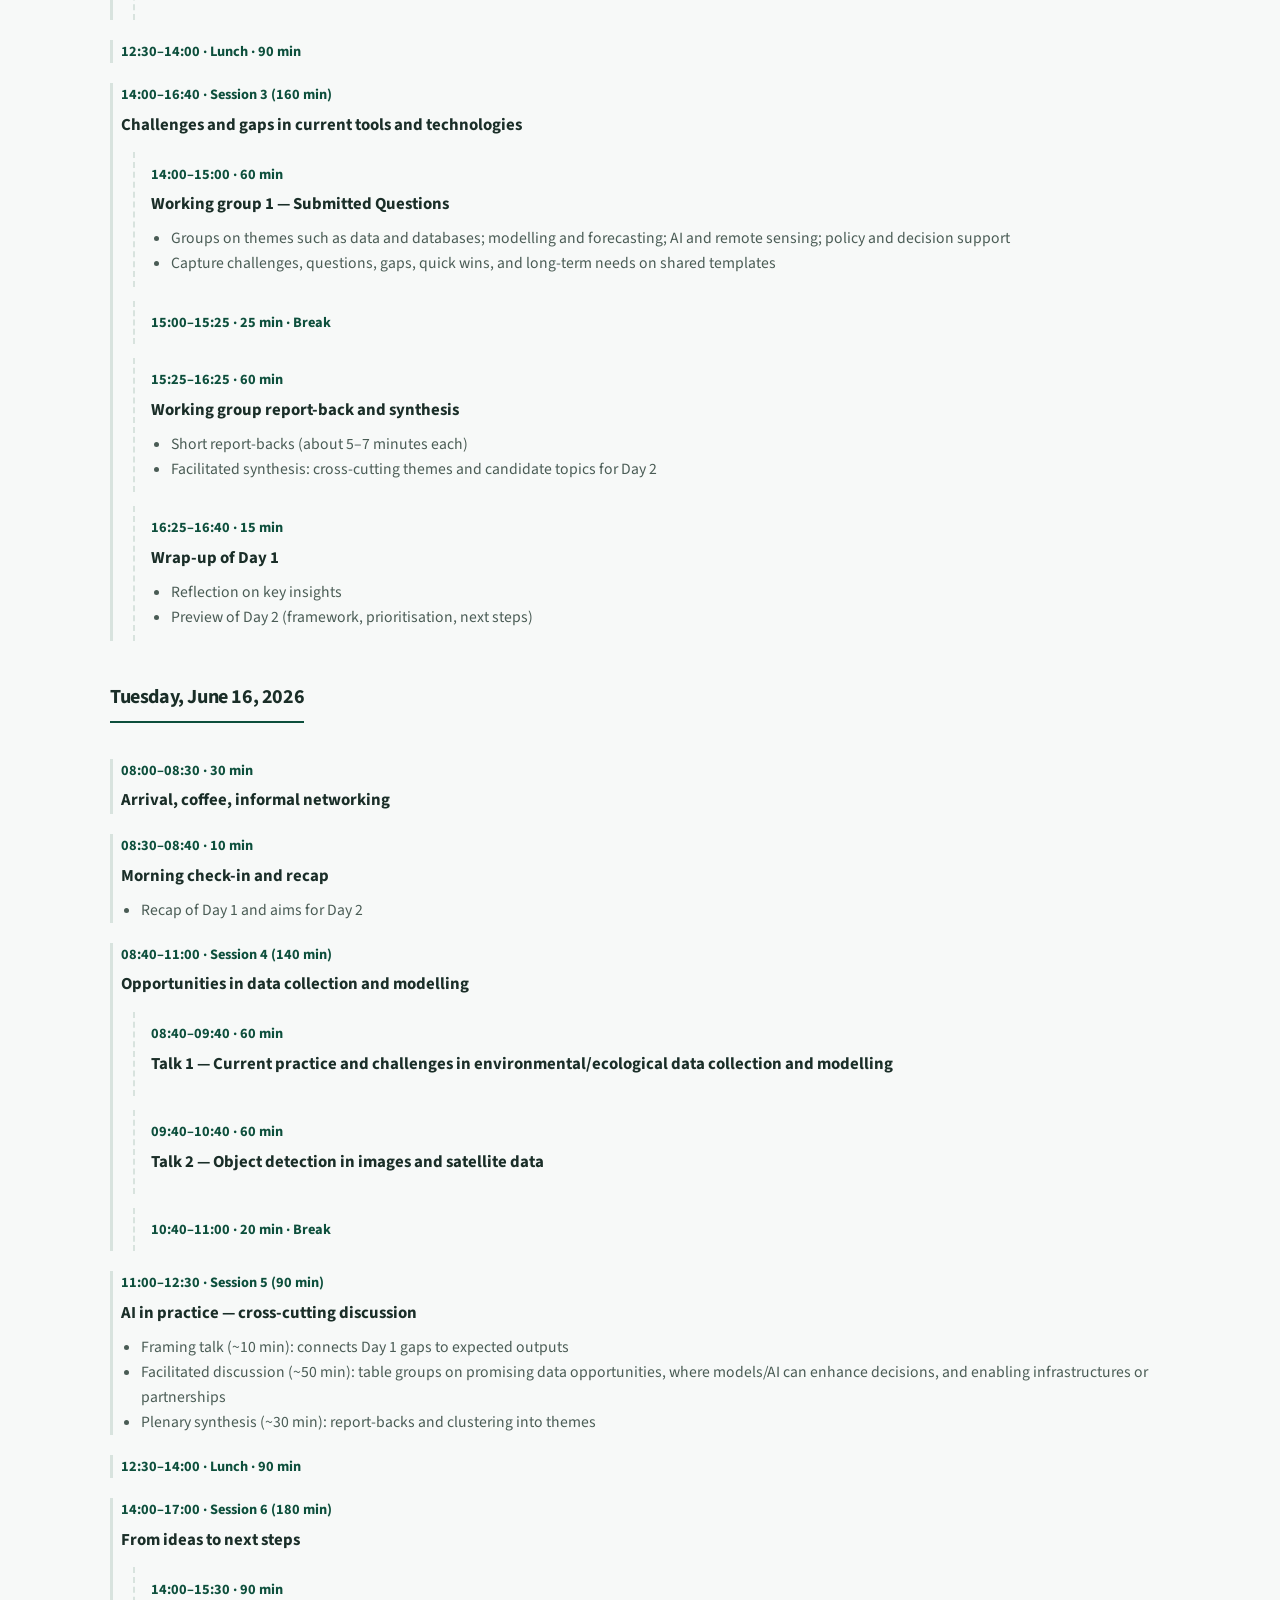
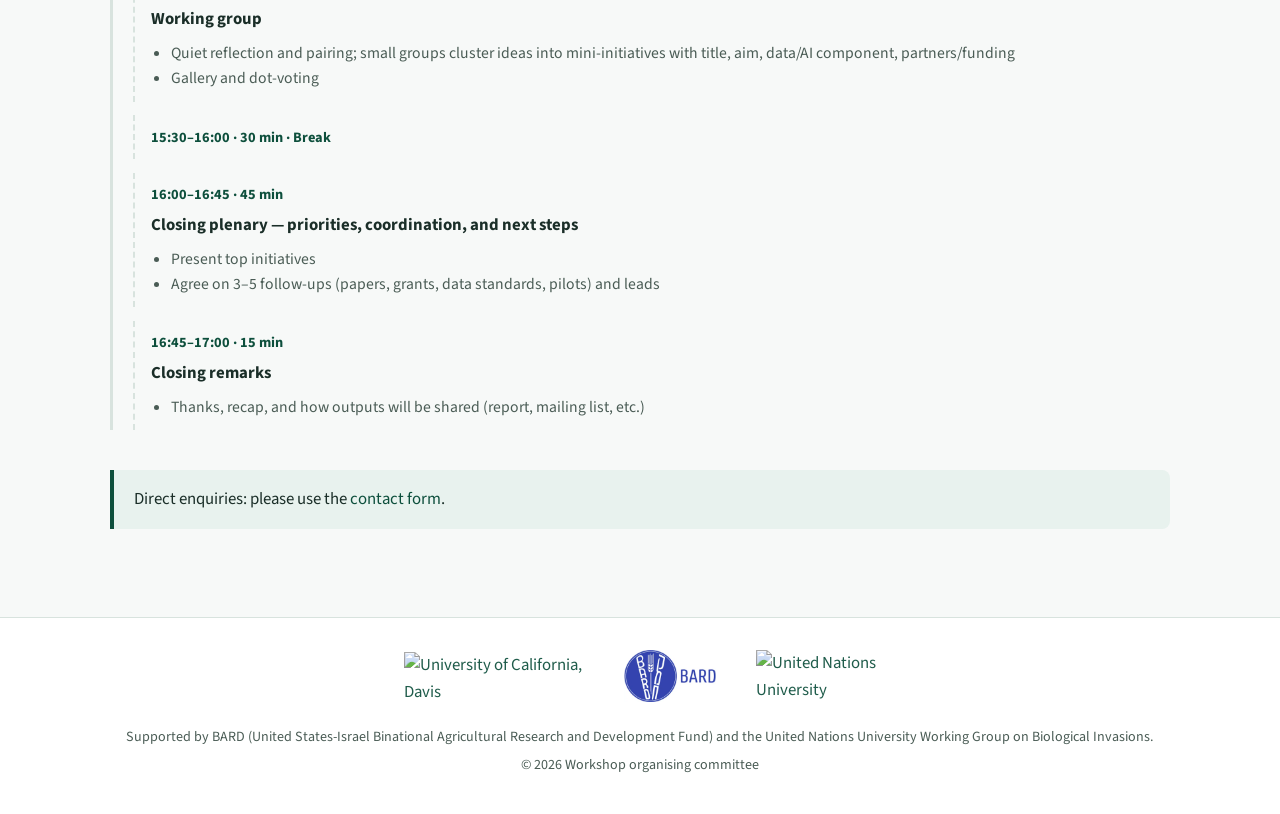
==== commit 3f757c76: "agenda update" ====
--- a/agenda.html
+++ b/agenda.html
@@ -20,7 +20,7 @@
     <link rel="stylesheet" href="css/styles.css" />
 
     <title>Agenda — Invasive weeds data &amp; AI workshop (UC Davis, June 2026)</title>
-    <meta name="description" content="Two-day programme: plenary talks, AI innovation, working groups, and next steps. June 14 icebreaker; June 15–16 main workshop." />
+    <meta name="description" content="Workshop schedule: Sunday icebreaker; Monday–Tuesday programme with foundations, AI innovation, working groups, tech talks, and closing next steps. UC Davis, June 2026." />
   </head>
   <body>
     <div class="page-shell">
@@ -45,8 +45,8 @@
           <p class="hero__eyebrow">Programme</p>
           <h1>Workshop agenda</h1>
           <p class="hero__lead">
-            Overview of the two-day schedule. Plenary speakers and session detail will be announced
-            in the coming weeks; timings and structure may be updated as the programme is finalised.
+            Detailed schedule for the icebreaker (Sunday) and the two main workshop days (Monday–Tuesday).
+            Minor timing adjustments may still be communicated to participants by email.
           </p>
         </div>
       </section>
@@ -55,9 +55,11 @@
         <section class="agenda-day">
           <h2>Sunday, June 14, 2026</h2>
           <div class="time-block">
-            <p class="time-block__when">Evening</p>
+            <p class="time-block__when">17:30–21:00</p>
             <h3>Icebreaker BBQ on campus lawn</h3>
-            <p style="color:var(--color-muted);margin:0.35rem 0 0;font-size:0.98rem">Informal networking before the main programme.</p>
+            <p style="color:var(--color-muted);margin:0.35rem 0 0;font-size:0.98rem">
+              Informal networking before the main programme.
+            </p>
           </div>
         </section>
 
@@ -65,110 +67,119 @@
           <h2>Monday, June 15, 2026</h2>
 
           <div class="time-block">
-            <p class="time-block__when">08:00–08:30</p>
+            <p class="time-block__when">08:00–08:30 · 30 min</p>
             <h3>Arrival, coffee, and informal networking</h3>
           </div>
 
           <div class="time-block">
-            <p class="time-block__when">08:30–08:45</p>
+            <p class="time-block__when">08:30–08:45 · 15 min</p>
             <h3>Welcome and workshop objectives</h3>
             <ul>
-              <li>Overview of goals, structure of the two days, and expected outputs</li>
+              <li>Overview of goals, structure, programme of the two days, and expected outputs</li>
             </ul>
           </div>
 
           <div class="time-block">
-            <p class="time-block__when">Morning · 08:45–10:25</p>
+            <p class="time-block__when">08:45–10:25 · Session 1 (100 min)</p>
             <h3>Foundations: scope, methods, and data landscape</h3>
 
             <div class="sub-block">
-              <p class="time-block__when">Presentation 1 · 40 min</p>
-              <h3>Invasive species — a paramount problem affecting natural and agricultural systems</h3>
-              <ul>
-                <li>Global scope and impacts on ecosystems and agricultural productivity; trends, examples, and policy relevance</li>
+              <p class="time-block__when">08:45–09:45 · 60 min</p>
+              <h3>Presentation 1 — Invasive species — a paramount problem affecting natural and agricultural systems</h3>
+              <ul>
+                <li>
+                  Global scope and impacts on ecosystems and agricultural productivity; trends, examples, and
+                  policy relevance, gaps, and challenges
+                </li>
+                <li>Q&amp;A and exchange</li>
+              </ul>
+            </div>
+
+            <div class="sub-block">
+              <p class="time-block__when">09:45–10:25 · 40 min</p>
+              <h3>Presentation 2 — Current methodologies, databases, and modelling approaches</h3>
+              <ul>
+                <li>
+                  Advantages, obstacles, and limitations of databases, monitoring, modelling, and decision tools
+                </li>
                 <li>Includes Q&amp;A and exchange</li>
               </ul>
             </div>
-
-            <div class="sub-block">
-              <p class="time-block__when">Presentation 2 · 40 min</p>
-              <h3>Current methodologies, databases, and modelling approaches</h3>
-              <ul>
-                <li>Advantages, obstacles, and limitations of databases, monitoring, modelling, and decision tools</li>
-                <li>Includes Q&amp;A and exchange</li>
-              </ul>
-            </div>
-
-            <div class="sub-block">
-              <p class="time-block__when">Plenary Q&amp;A and brief synthesis · 20 min</p>
-              <h3>Session discussion</h3>
-            </div>
-          </div>
-
-          <div class="time-block">
-            <p class="time-block__when">10:25–10:55 · Coffee break</p>
-            <h3>Informal discussion</h3>
-          </div>
-
-          <div class="time-block">
-            <p class="time-block__when">10:55–12:35 (100 min)</p>
+          </div>
+
+          <div class="time-block">
+            <p class="time-block__when">10:25–10:55 · 30 min · Break</p>
+          </div>
+
+          <div class="time-block">
+            <p class="time-block__when">10:55–12:30 · Session 2 (100 min)</p>
             <h3>AI innovation for invasive weed management</h3>
 
             <div class="sub-block">
-              <p class="time-block__when">Presentation 3</p>
-              <h3>AI innovation for invasive weeds</h3>
-              <ul>
-                <li>Emerging AI/ML, remote sensing and computer vision, predictive modelling, and decision support</li>
-              </ul>
-            </div>
-
-            <div class="sub-block">
-              <p class="time-block__when">Presentation 4 · 40 min</p>
-              <h3>Industry perspectives — AI at scale</h3>
-              <ul>
-                <li>Large-scale AI platforms, data infrastructures, and lessons for environmental or agricultural contexts</li>
-              </ul>
-            </div>
-
-            <div class="sub-block">
-              <p class="time-block__when">Plenary Q&amp;A and brief synthesis · 20 min</p>
-              <h3>Session discussion</h3>
-            </div>
-          </div>
-
-          <div class="time-block">
-            <p class="time-block__when">12:35–14:05 · Lunch</p>
-          </div>
-
-          <div class="time-block">
-            <p class="time-block__when">14:05–15:05</p>
-            <h3>Working group 1 — Challenges and gaps in current tools and technologies</h3>
-            <ul>
-              <li>Small groups (~5) on themes such as data and databases; modelling and forecasting; AI and remote sensing; policy and decision support</li>
-              <li>Capture challenges, gaps, quick wins, and long-term needs on shared templates</li>
-            </ul>
-          </div>
-
-          <div class="time-block">
-            <p class="time-block__when">15:05–15:25 · Break</p>
-          </div>
-
-          <div class="time-block">
-            <p class="time-block__when">15:25–16:25</p>
-            <h3>Working group report-back and synthesis</h3>
-            <ul>
-              <li>Short report-backs (about 5–7 minutes each)</li>
-              <li>Facilitated synthesis: cross-cutting themes and candidate topics for Day 2</li>
-            </ul>
-          </div>
-
-          <div class="time-block">
-            <p class="time-block__when">16:25–16:40</p>
-            <h3>Wrap-up of Day 1</h3>
-            <ul>
-              <li>Reflection on key insights</li>
-              <li>Preview of Day 2 (framework building, prioritisation, next steps)</li>
-            </ul>
+              <p class="time-block__when">10:55–11:35 · 40 min</p>
+              <h3>Presentation 3 — AI innovation for invasive weeds</h3>
+              <ul>
+                <li>
+                  Emerging AI/ML, remote sensing and computer vision, predictive modelling, and decision support
+                </li>
+              </ul>
+            </div>
+
+            <div class="sub-block">
+              <p class="time-block__when">11:35–12:15 · 40 min</p>
+              <h3>Presentation 4 — Industry perspectives and trends — AI at scale</h3>
+              <ul>
+                <li>Large-scale AI platforms, data infrastructures, challenges and lessons</li>
+              </ul>
+            </div>
+
+            <div class="sub-block">
+              <p class="time-block__when">12:15–12:30 · 15 min</p>
+              <h3>Plenary Q&amp;A and brief synthesis</h3>
+            </div>
+          </div>
+
+          <div class="time-block">
+            <p class="time-block__when">12:30–14:00 · Lunch · 90 min</p>
+          </div>
+
+          <div class="time-block">
+            <p class="time-block__when">14:00–16:40 · Session 3 (160 min)</p>
+            <h3>Challenges and gaps in current tools and technologies</h3>
+
+            <div class="sub-block">
+              <p class="time-block__when">14:00–15:00 · 60 min</p>
+              <h3>Working group 1 — Submitted Questions</h3>
+              <ul>
+                <li>
+                  Groups on themes such as data and databases; modelling and forecasting; AI and remote
+                  sensing; policy and decision support
+                </li>
+                <li>Capture challenges, questions, gaps, quick wins, and long-term needs on shared templates</li>
+              </ul>
+            </div>
+
+            <div class="sub-block">
+              <p class="time-block__when">15:00–15:25 · 25 min · Break</p>
+            </div>
+
+            <div class="sub-block">
+              <p class="time-block__when">15:25–16:25 · 60 min</p>
+              <h3>Working group report-back and synthesis</h3>
+              <ul>
+                <li>Short report-backs (about 5–7 minutes each)</li>
+                <li>Facilitated synthesis: cross-cutting themes and candidate topics for Day 2</li>
+              </ul>
+            </div>
+
+            <div class="sub-block">
+              <p class="time-block__when">16:25–16:40 · 15 min</p>
+              <h3>Wrap-up of Day 1</h3>
+              <ul>
+                <li>Reflection on key insights</li>
+                <li>Preview of Day 2 (framework, prioritisation, next steps)</li>
+              </ul>
+            </div>
           </div>
         </section>
 
@@ -176,12 +187,12 @@
           <h2>Tuesday, June 16, 2026</h2>
 
           <div class="time-block">
-            <p class="time-block__when">08:00–08:30</p>
+            <p class="time-block__when">08:00–08:30 · 30 min</p>
             <h3>Arrival, coffee, informal networking</h3>
           </div>
 
           <div class="time-block">
-            <p class="time-block__when">08:30–08:40</p>
+            <p class="time-block__when">08:30–08:40 · 10 min</p>
             <h3>Morning check-in and recap</h3>
             <ul>
               <li>Recap of Day 1 and aims for Day 2</li>
@@ -189,89 +200,77 @@
           </div>
 
           <div class="time-block">
-            <p class="time-block__when">08:40–10:20</p>
-            <h3>Session 4 — Opportunities in data collection and modelling</h3>
+            <p class="time-block__when">08:40–11:00 · Session 4 (140 min)</p>
+            <h3>Opportunities in data collection and modelling</h3>
+
+            <div class="sub-block">
+              <p class="time-block__when">08:40–09:40 · 60 min</p>
+              <h3>Talk 1 — Current practice and challenges in environmental/ecological data collection and modelling</h3>
+            </div>
+
+            <div class="sub-block">
+              <p class="time-block__when">09:40–10:40 · 60 min</p>
+              <h3>Talk 2 — Object detection in images and satellite data</h3>
+            </div>
+
+            <div class="sub-block">
+              <p class="time-block__when">10:40–11:00 · 20 min · Break</p>
+            </div>
+          </div>
+
+          <div class="time-block">
+            <p class="time-block__when">11:00–12:30 · Session 5 (90 min)</p>
+            <h3>AI in practice — cross-cutting discussion</h3>
             <ul>
               <li>Framing talk (~10 min): connects Day 1 gaps to expected outputs</li>
-              <li>Facilitated discussion (~60 min): table groups on promising data opportunities, where models/AI can enhance decisions, and enabling infrastructures or partnerships</li>
+              <li>
+                Facilitated discussion (~50 min): table groups on promising data opportunities, where models/AI can
+                enhance decisions, and enabling infrastructures or partnerships
+              </li>
               <li>Plenary synthesis (~30 min): report-backs and clustering into themes</li>
             </ul>
           </div>
 
           <div class="time-block">
-            <p class="time-block__when">10:20–10:50 · Coffee break</p>
-          </div>
-
-          <div class="time-block">
-            <p class="time-block__when">10:50–12:30</p>
-            <h3>Session 5 — AI in practice: short tech talks</h3>
-            <ul>
-              <li>Format: 2–3 focused talks (about 15–20 minutes each) plus an applied talk on invasive weed management, with brief Q&amp;A</li>
-            </ul>
-
-            <div class="sub-block">
-              <p class="time-block__when">Talk 1</p>
-              <h3>Foundations — modern AI for spatiotemporal ecological data</h3>
-              <ul>
-                <li>Architectures, pipelines, uncertainty, interpretability, deployment</li>
-              </ul>
-            </div>
-
-            <div class="sub-block">
-              <p class="time-block__when">Talk 2</p>
-              <h3>Bio-oriented AI application</h3>
-              <ul>
-                <li>Case study with lessons generalisable to invasive weeds</li>
-              </ul>
-            </div>
-
-            <div class="sub-block">
-              <p class="time-block__when">Talk 3</p>
-              <h3>Application of AI to invasive weed management</h3>
-              <ul>
-                <li>End-to-end example: data sources, model, validation, performance, management implications</li>
-              </ul>
-            </div>
-
-            <div class="sub-block">
-              <p class="time-block__when">Short panel Q&amp;A · 15–20 min</p>
-              <h3>Cross-cutting discussion</h3>
-            </div>
-          </div>
-
-          <div class="time-block">
-            <p class="time-block__when">12:30–14:00 · Lunch</p>
-          </div>
-
-          <div class="time-block">
-            <p class="time-block__when">14:00–15:30</p>
-            <h3>Working group 5 — From ideas to next steps</h3>
-            <ul>
-              <li>Quiet reflection and pairing; small groups cluster ideas into mini-initiatives with title, aim, data/AI component, partners/funding</li>
-              <li>Gallery and dot-voting</li>
-            </ul>
-          </div>
-
-          <div class="time-block">
-            <p class="time-block__when">15:30–16:00</p>
-            <h3>Break (optional — coffee and emails)</h3>
-          </div>
-
-          <div class="time-block">
-            <p class="time-block__when">16:00–16:45</p>
-            <h3>Closing plenary — priorities, coordination, and next steps</h3>
-            <ul>
-              <li>Present top initiatives from Working group 5</li>
-              <li>Agree on 3–5 follow-ups (papers, grants, data standards, pilots) and leads</li>
-            </ul>
-          </div>
-
-          <div class="time-block">
-            <p class="time-block__when">16:45–17:00</p>
-            <h3>Closing remarks</h3>
-            <ul>
-              <li>Thanks, recap, and how outputs will be shared (report, mailing list, etc.)</li>
-            </ul>
+            <p class="time-block__when">12:30–14:00 · Lunch · 90 min</p>
+          </div>
+
+          <div class="time-block">
+            <p class="time-block__when">14:00–17:00 · Session 6 (180 min)</p>
+            <h3>From ideas to next steps</h3>
+
+            <div class="sub-block">
+              <p class="time-block__when">14:00–15:30 · 90 min</p>
+              <h3>Working group</h3>
+              <ul>
+                <li>
+                  Quiet reflection and pairing; small groups cluster ideas into mini-initiatives with title, aim,
+                  data/AI component, partners/funding
+                </li>
+                <li>Gallery and dot-voting</li>
+              </ul>
+            </div>
+
+            <div class="sub-block">
+              <p class="time-block__when">15:30–16:00 · 30 min · Break</p>
+            </div>
+
+            <div class="sub-block">
+              <p class="time-block__when">16:00–16:45 · 45 min</p>
+              <h3>Closing plenary — priorities, coordination, and next steps</h3>
+              <ul>
+                <li>Present top initiatives</li>
+                <li>Agree on 3–5 follow-ups (papers, grants, data standards, pilots) and leads</li>
+              </ul>
+            </div>
+
+            <div class="sub-block">
+              <p class="time-block__when">16:45–17:00 · 15 min</p>
+              <h3>Closing remarks</h3>
+              <ul>
+                <li>Thanks, recap, and how outputs will be shared (report, mailing list, etc.)</li>
+              </ul>
+            </div>
           </div>
         </section>
 
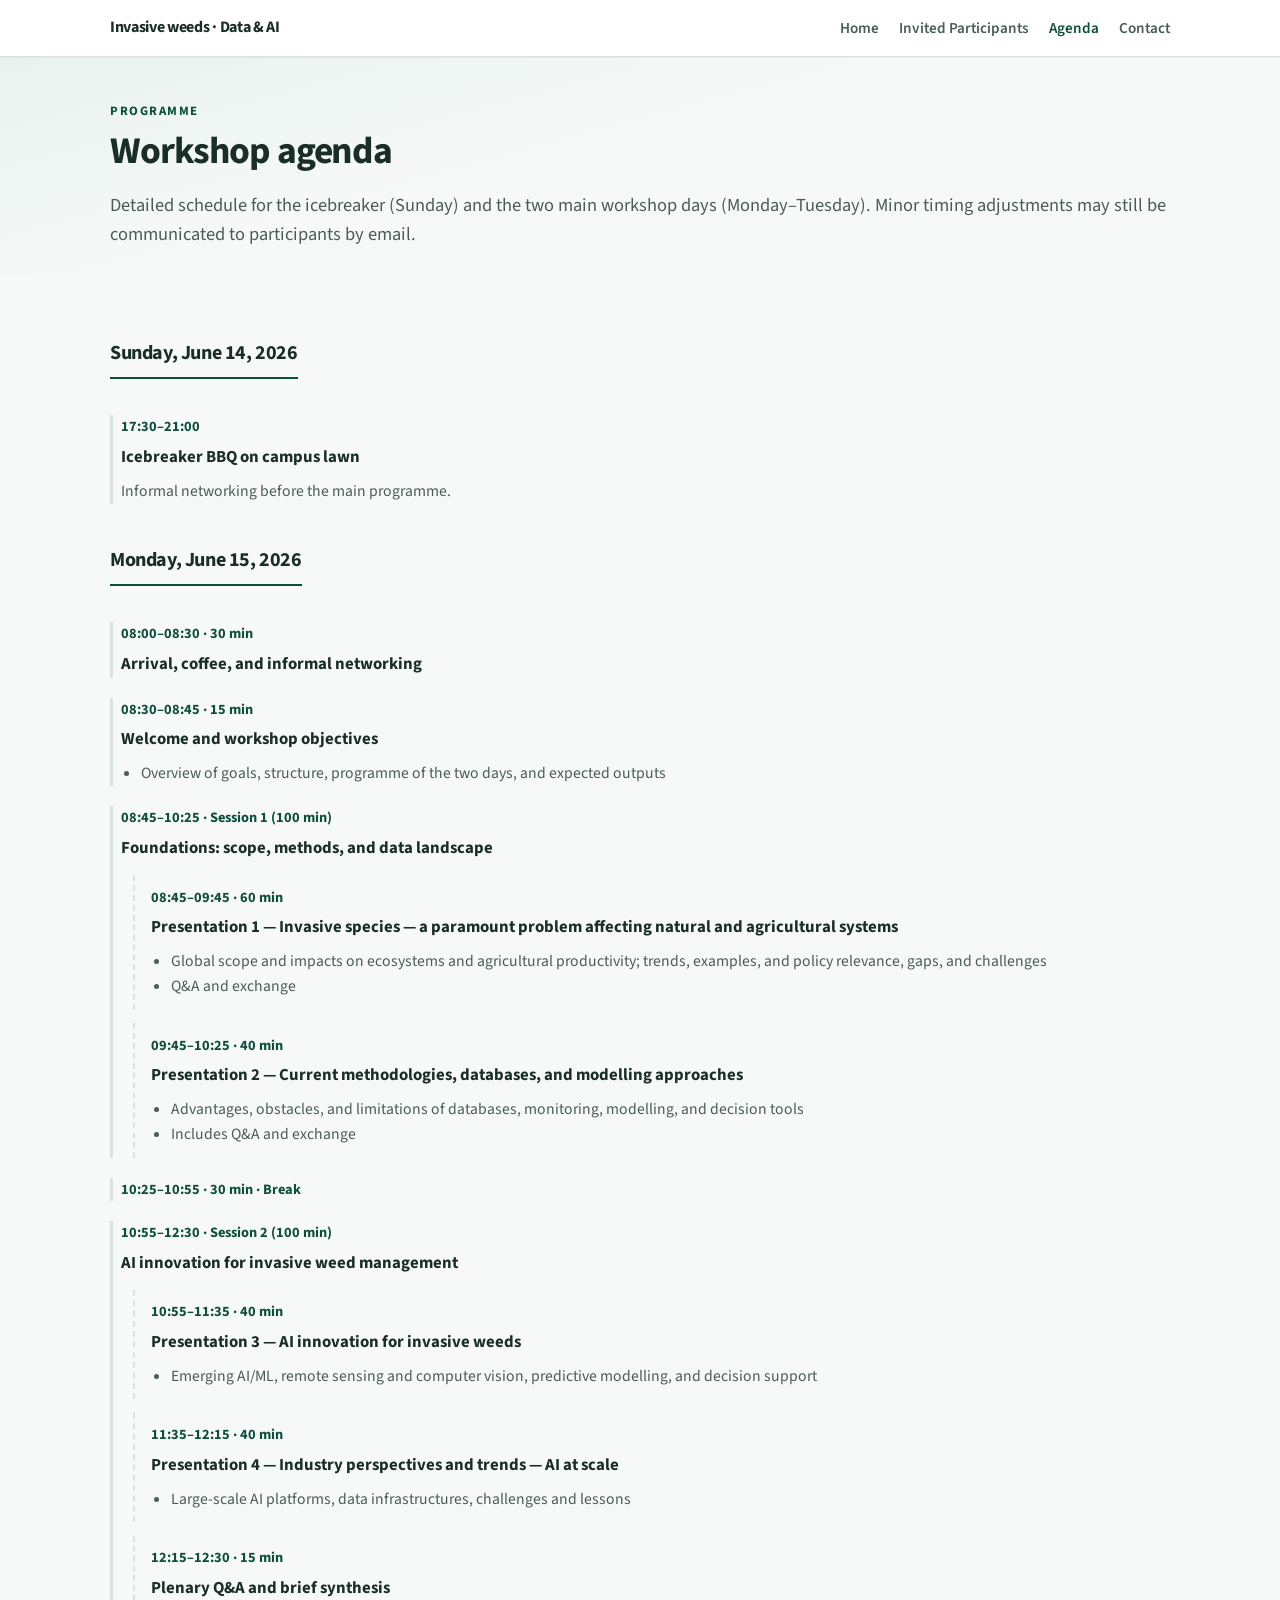
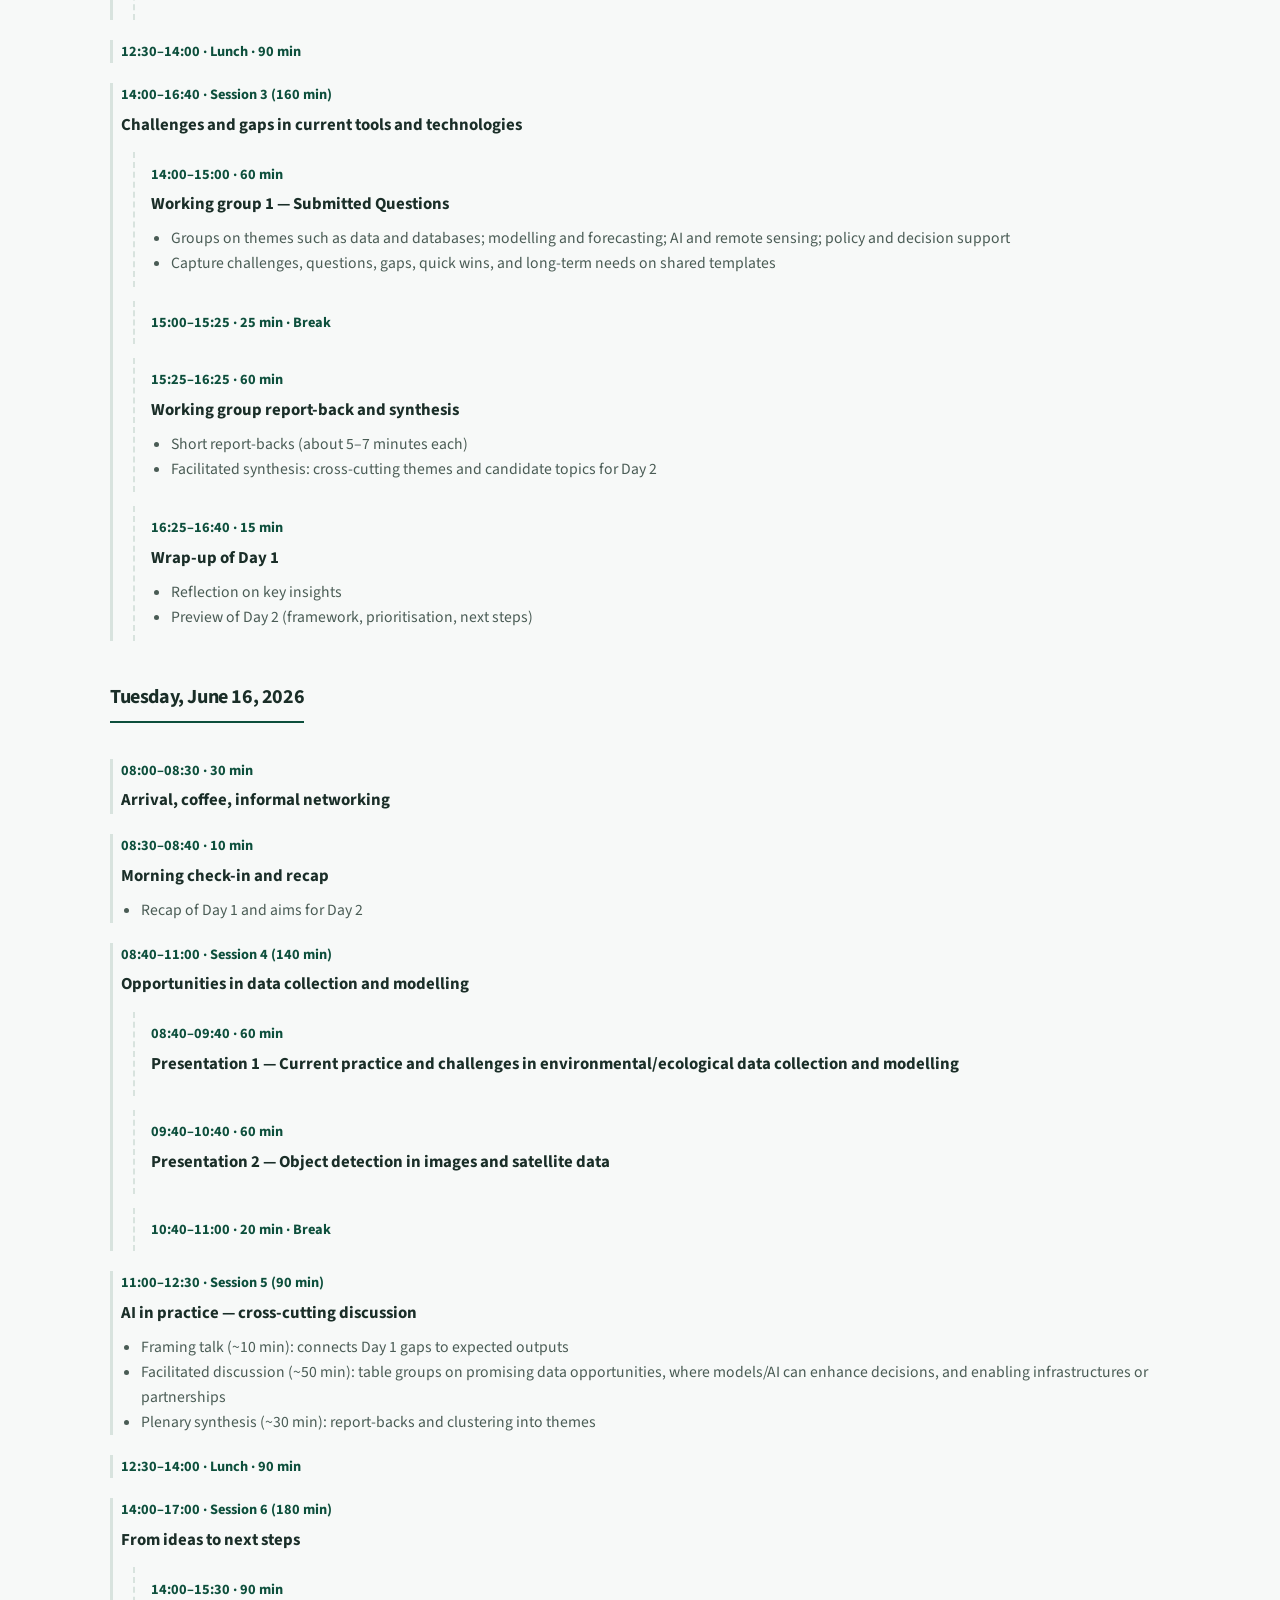
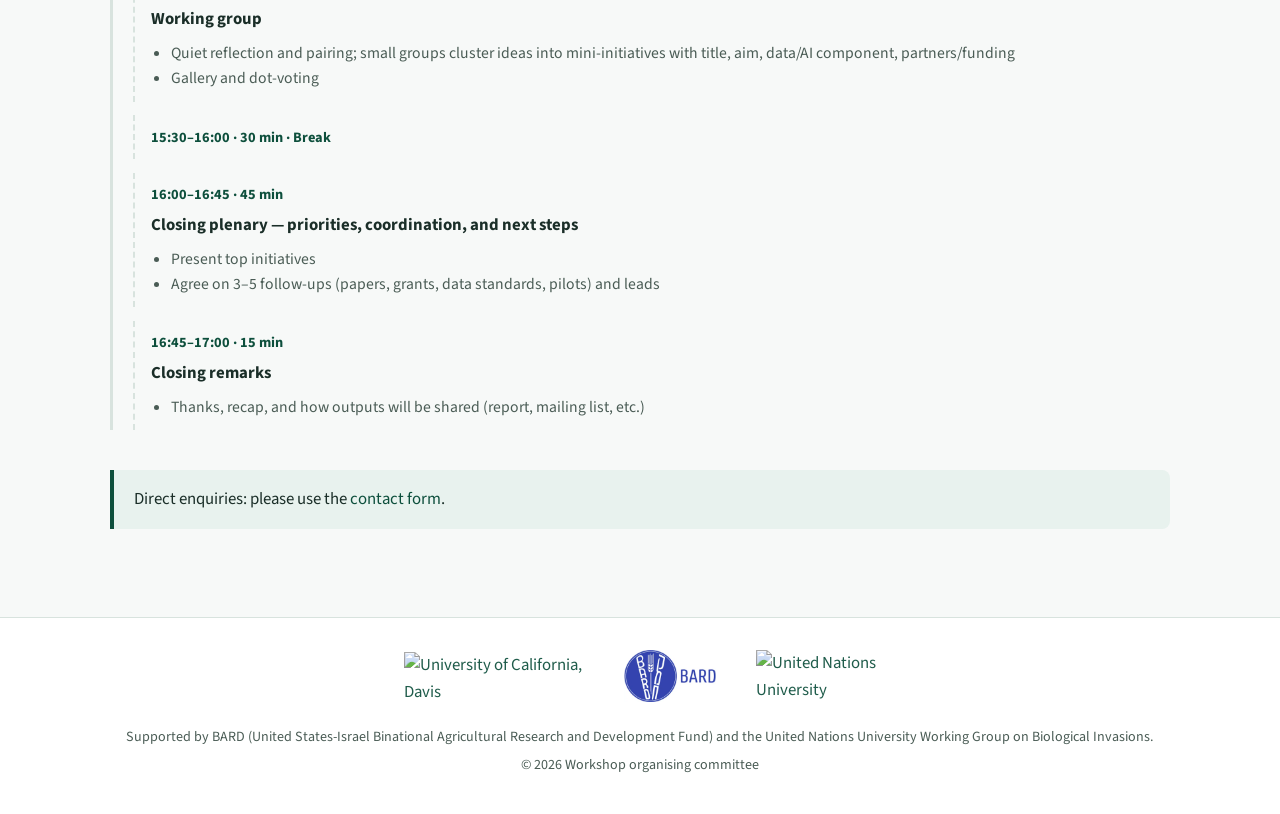
==== commit 43489e9d: "agenda update minor" ====
--- a/agenda.html
+++ b/agenda.html
@@ -205,12 +205,12 @@
 
             <div class="sub-block">
               <p class="time-block__when">08:40–09:40 · 60 min</p>
-              <h3>Talk 1 — Current practice and challenges in environmental/ecological data collection and modelling</h3>
+              <h3>Presentation 1 — Current practice and challenges in environmental/ecological data collection and modelling</h3>
             </div>
 
             <div class="sub-block">
               <p class="time-block__when">09:40–10:40 · 60 min</p>
-              <h3>Talk 2 — Object detection in images and satellite data</h3>
+              <h3>Presentation 2 — Object detection in images and satellite data</h3>
             </div>
 
             <div class="sub-block">
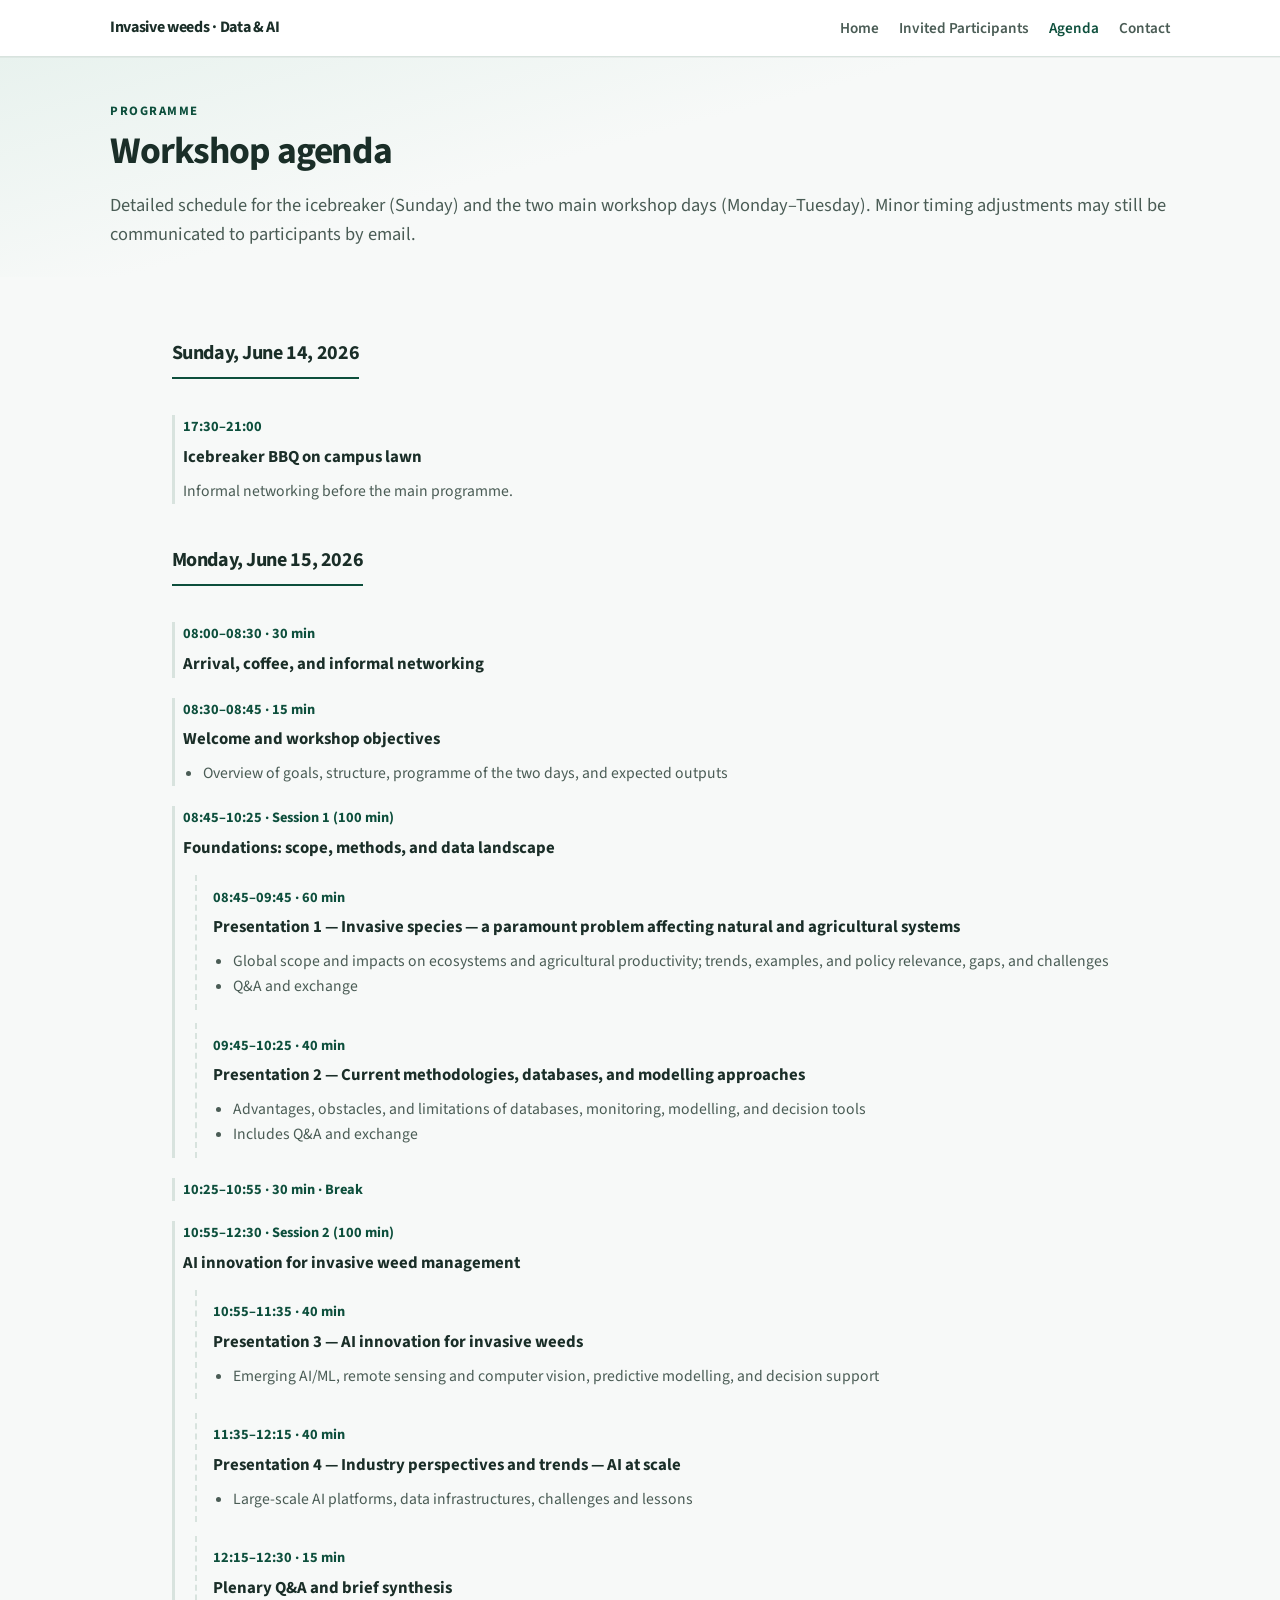
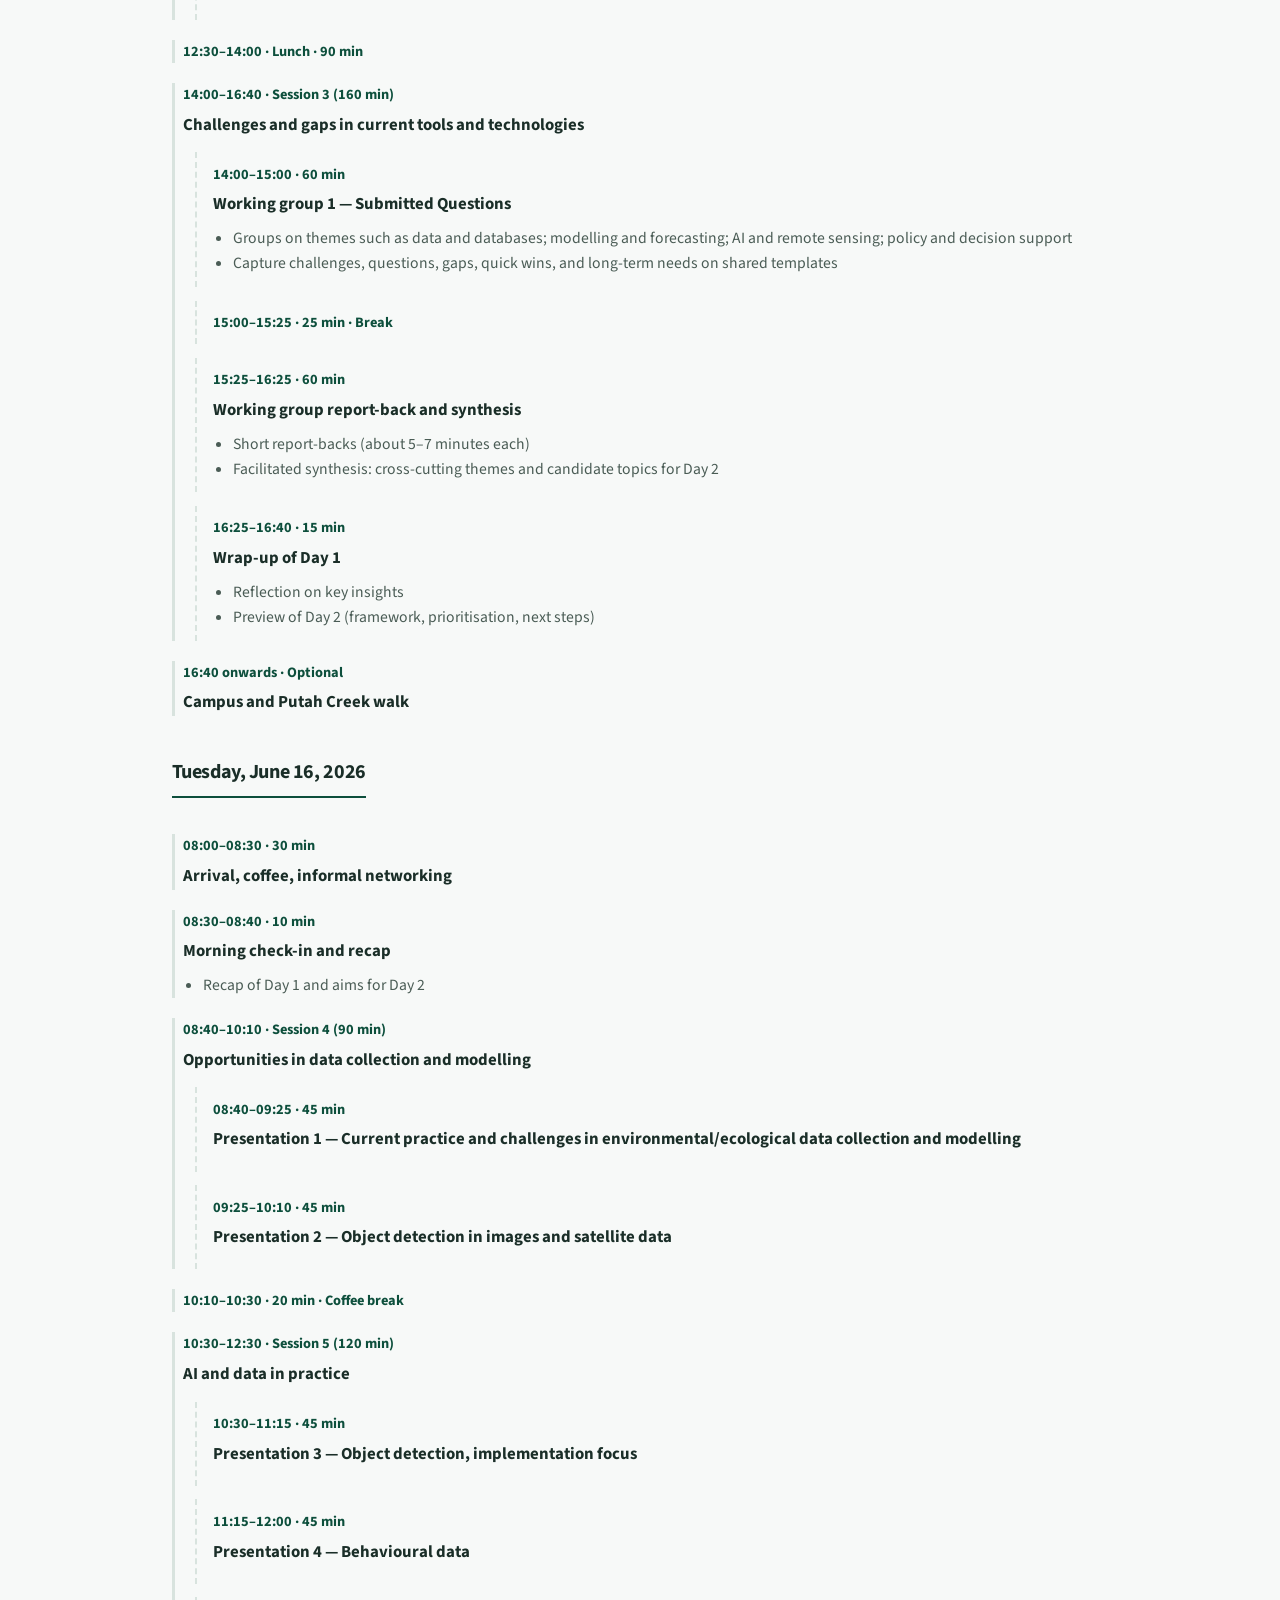
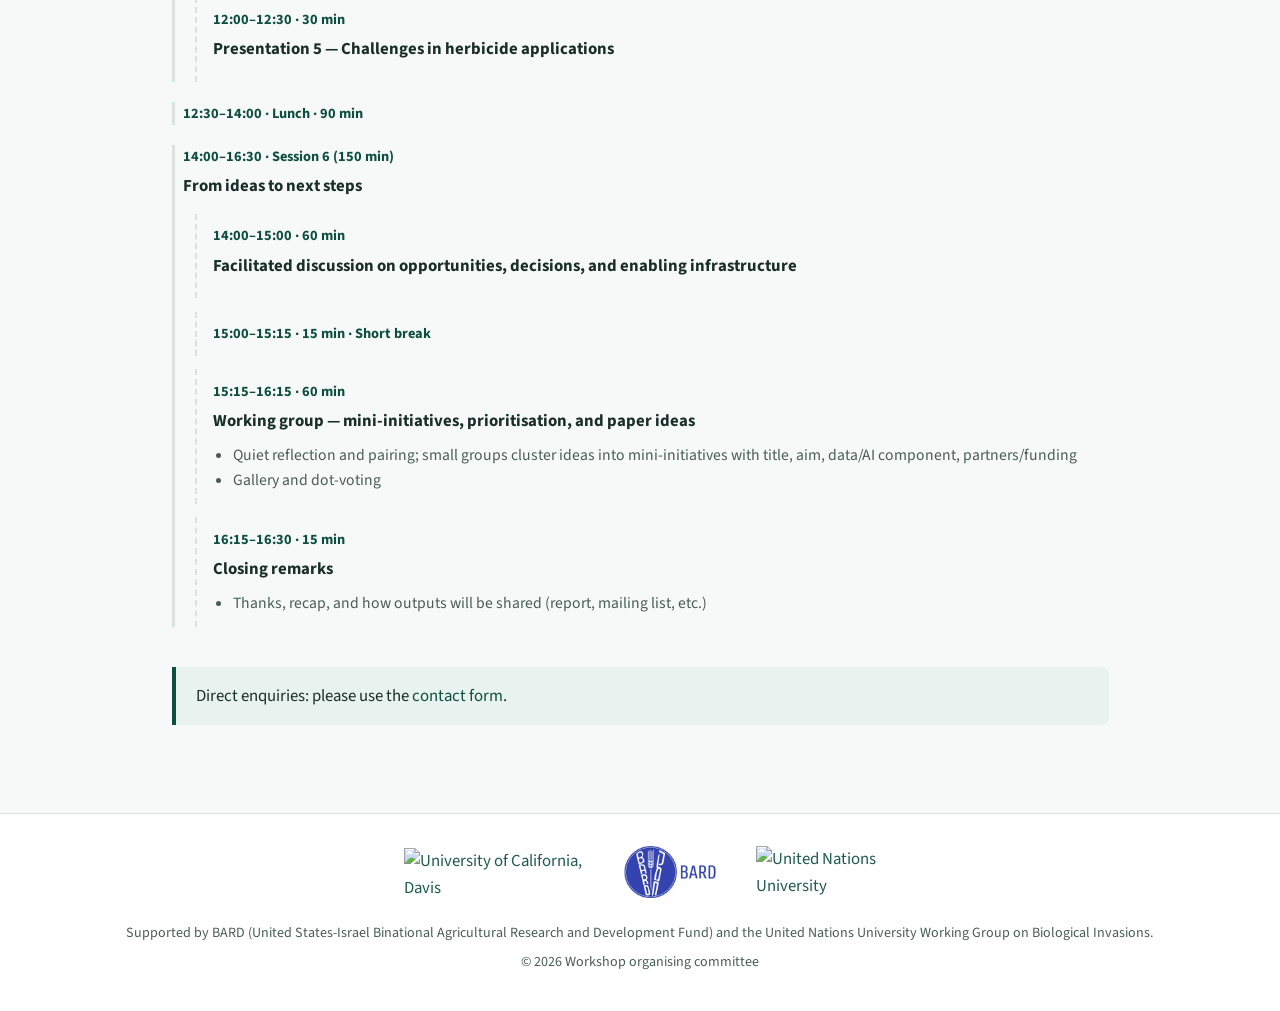
==== commit ec1a3a53: "reimbursment form and app script" ====
--- a/agenda.html
+++ b/agenda.html
@@ -181,6 +181,11 @@
               </ul>
             </div>
           </div>
+
+          <div class="time-block">
+            <p class="time-block__when">16:40 onwards · Optional</p>
+            <h3>Campus and Putah Creek walk</h3>
+          </div>
         </section>
 
         <section class="agenda-day">
@@ -200,35 +205,42 @@
           </div>
 
           <div class="time-block">
-            <p class="time-block__when">08:40–11:00 · Session 4 (140 min)</p>
+            <p class="time-block__when">08:40–10:10 · Session 4 (90 min)</p>
             <h3>Opportunities in data collection and modelling</h3>
 
             <div class="sub-block">
-              <p class="time-block__when">08:40–09:40 · 60 min</p>
+              <p class="time-block__when">08:40–09:25 · 45 min</p>
               <h3>Presentation 1 — Current practice and challenges in environmental/ecological data collection and modelling</h3>
             </div>
 
             <div class="sub-block">
-              <p class="time-block__when">09:40–10:40 · 60 min</p>
+              <p class="time-block__when">09:25–10:10 · 45 min</p>
               <h3>Presentation 2 — Object detection in images and satellite data</h3>
             </div>
-
-            <div class="sub-block">
-              <p class="time-block__when">10:40–11:00 · 20 min · Break</p>
-            </div>
-          </div>
-
-          <div class="time-block">
-            <p class="time-block__when">11:00–12:30 · Session 5 (90 min)</p>
-            <h3>AI in practice — cross-cutting discussion</h3>
-            <ul>
-              <li>Framing talk (~10 min): connects Day 1 gaps to expected outputs</li>
-              <li>
-                Facilitated discussion (~50 min): table groups on promising data opportunities, where models/AI can
-                enhance decisions, and enabling infrastructures or partnerships
-              </li>
-              <li>Plenary synthesis (~30 min): report-backs and clustering into themes</li>
-            </ul>
+          </div>
+
+          <div class="time-block">
+            <p class="time-block__when">10:10–10:30 · 20 min · Coffee break</p>
+          </div>
+
+          <div class="time-block">
+            <p class="time-block__when">10:30–12:30 · Session 5 (120 min)</p>
+            <h3>AI and data in practice</h3>
+
+            <div class="sub-block">
+              <p class="time-block__when">10:30–11:15 · 45 min</p>
+              <h3>Presentation 3 — Object detection, implementation focus</h3>
+            </div>
+
+            <div class="sub-block">
+              <p class="time-block__when">11:15–12:00 · 45 min</p>
+              <h3>Presentation 4 — Behavioural data</h3>
+            </div>
+
+            <div class="sub-block">
+              <p class="time-block__when">12:00–12:30 · 30 min</p>
+              <h3>Presentation 5 — Challenges in herbicide applications</h3>
+            </div>
           </div>
 
           <div class="time-block">
@@ -236,12 +248,21 @@
           </div>
 
           <div class="time-block">
-            <p class="time-block__when">14:00–17:00 · Session 6 (180 min)</p>
+            <p class="time-block__when">14:00–16:30 · Session 6 (150 min)</p>
             <h3>From ideas to next steps</h3>
 
             <div class="sub-block">
-              <p class="time-block__when">14:00–15:30 · 90 min</p>
-              <h3>Working group</h3>
+              <p class="time-block__when">14:00–15:00 · 60 min</p>
+              <h3>Facilitated discussion on opportunities, decisions, and enabling infrastructure</h3>
+            </div>
+
+            <div class="sub-block">
+              <p class="time-block__when">15:00–15:15 · 15 min · Short break</p>
+            </div>
+
+            <div class="sub-block">
+              <p class="time-block__when">15:15–16:15 · 60 min</p>
+              <h3>Working group — mini-initiatives, prioritisation, and paper ideas</h3>
               <ul>
                 <li>
                   Quiet reflection and pairing; small groups cluster ideas into mini-initiatives with title, aim,
@@ -252,20 +273,7 @@
             </div>
 
             <div class="sub-block">
-              <p class="time-block__when">15:30–16:00 · 30 min · Break</p>
-            </div>
-
-            <div class="sub-block">
-              <p class="time-block__when">16:00–16:45 · 45 min</p>
-              <h3>Closing plenary — priorities, coordination, and next steps</h3>
-              <ul>
-                <li>Present top initiatives</li>
-                <li>Agree on 3–5 follow-ups (papers, grants, data standards, pilots) and leads</li>
-              </ul>
-            </div>
-
-            <div class="sub-block">
-              <p class="time-block__when">16:45–17:00 · 15 min</p>
+              <p class="time-block__when">16:15–16:30 · 15 min</p>
               <h3>Closing remarks</h3>
               <ul>
                 <li>Thanks, recap, and how outputs will be shared (report, mailing list, etc.)</li>
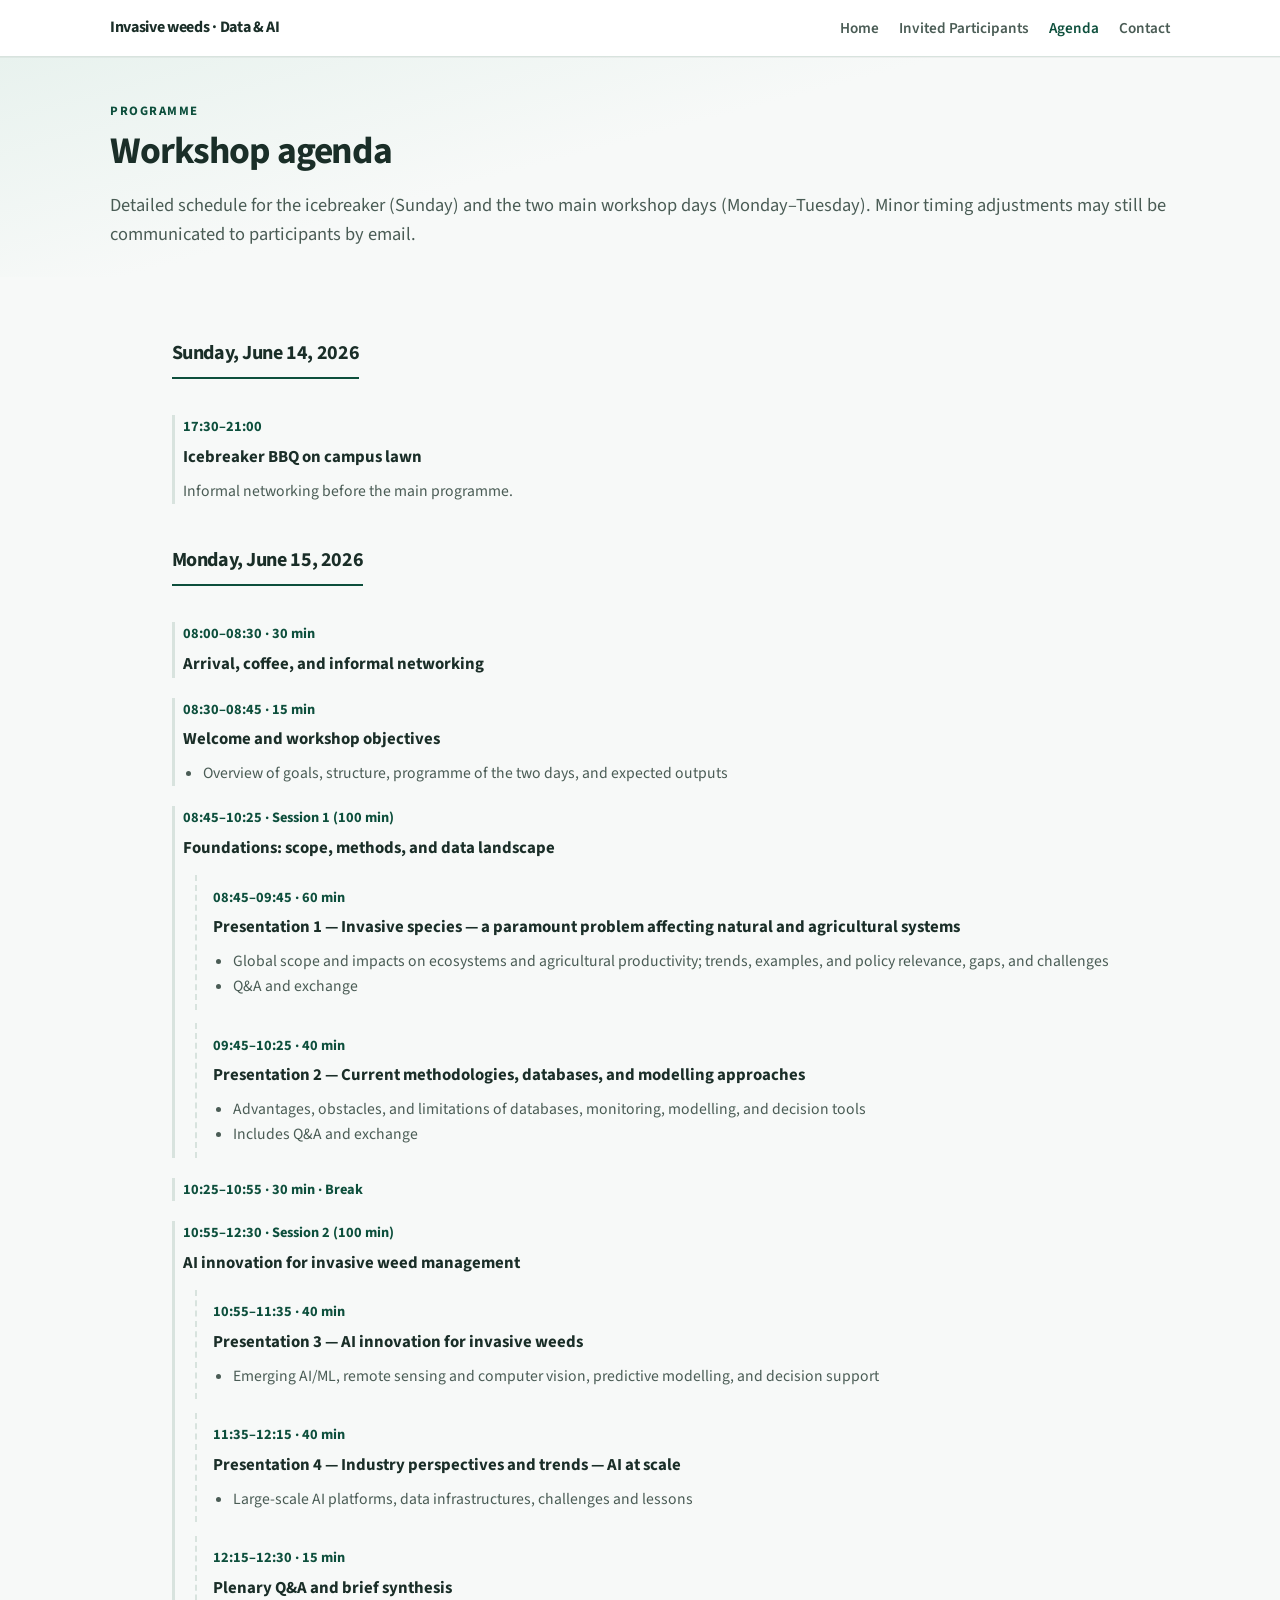
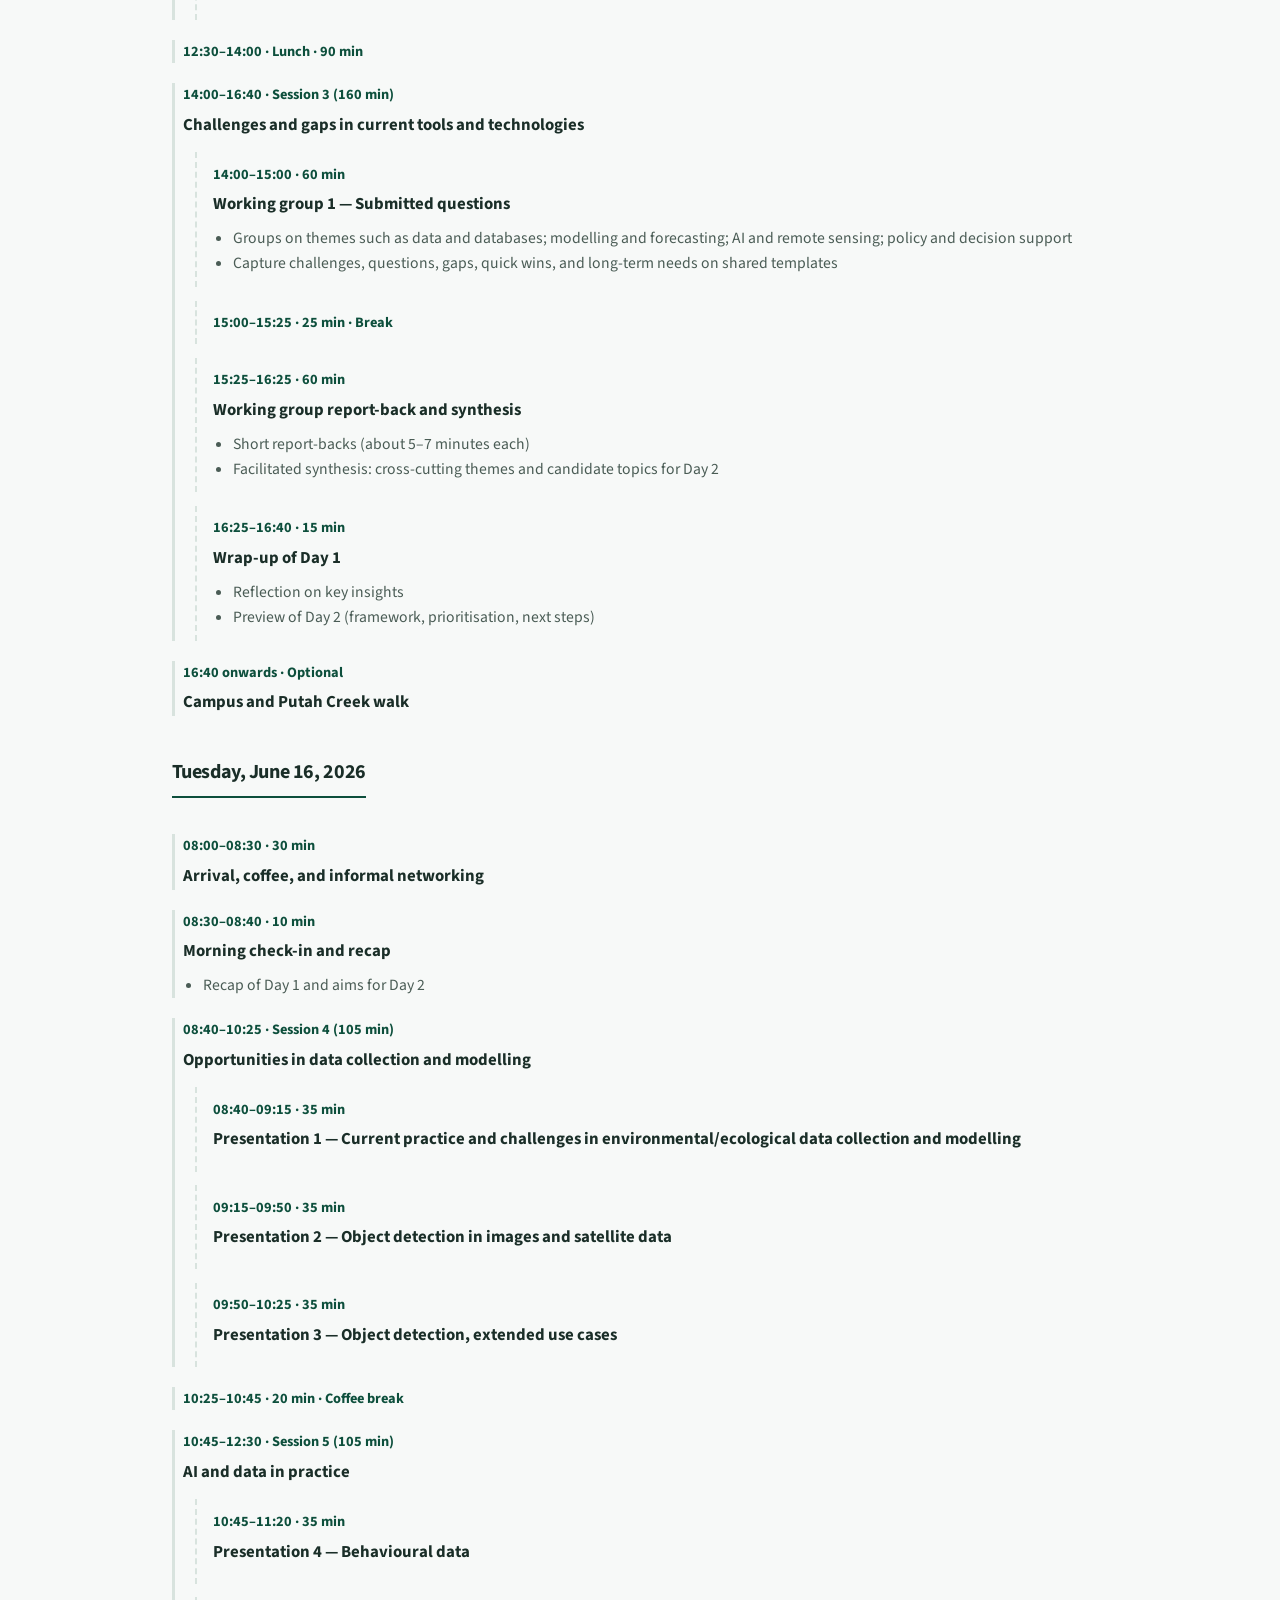
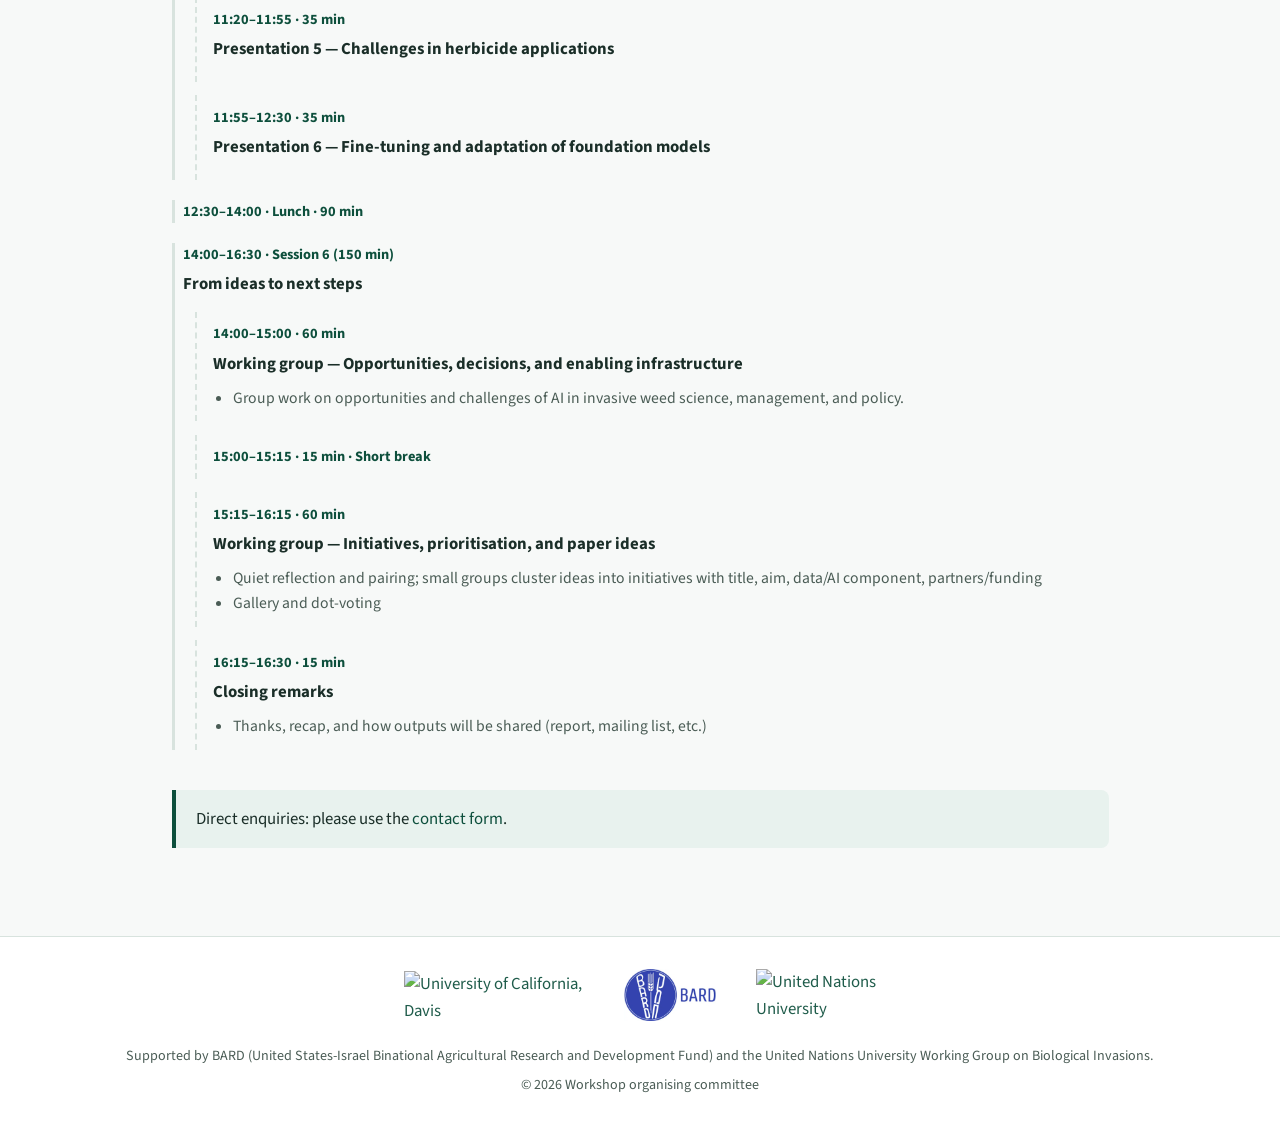
==== commit 5e593ef1: "agenda update" ====
--- a/agenda.html
+++ b/agenda.html
@@ -149,7 +149,7 @@
 
             <div class="sub-block">
               <p class="time-block__when">14:00–15:00 · 60 min</p>
-              <h3>Working group 1 — Submitted Questions</h3>
+              <h3>Working group 1 — Submitted questions</h3>
               <ul>
                 <li>
                   Groups on themes such as data and databases; modelling and forecasting; AI and remote
@@ -193,7 +193,7 @@
 
           <div class="time-block">
             <p class="time-block__when">08:00–08:30 · 30 min</p>
-            <h3>Arrival, coffee, informal networking</h3>
+            <h3>Arrival, coffee, and informal networking</h3>
           </div>
 
           <div class="time-block">
@@ -205,41 +205,46 @@
           </div>
 
           <div class="time-block">
-            <p class="time-block__when">08:40–10:10 · Session 4 (90 min)</p>
+            <p class="time-block__when">08:40–10:25 · Session 4 (105 min)</p>
             <h3>Opportunities in data collection and modelling</h3>
 
             <div class="sub-block">
-              <p class="time-block__when">08:40–09:25 · 45 min</p>
+              <p class="time-block__when">08:40–09:15 · 35 min</p>
               <h3>Presentation 1 — Current practice and challenges in environmental/ecological data collection and modelling</h3>
             </div>
 
             <div class="sub-block">
-              <p class="time-block__when">09:25–10:10 · 45 min</p>
+              <p class="time-block__when">09:15–09:50 · 35 min</p>
               <h3>Presentation 2 — Object detection in images and satellite data</h3>
             </div>
-          </div>
-
-          <div class="time-block">
-            <p class="time-block__when">10:10–10:30 · 20 min · Coffee break</p>
-          </div>
-
-          <div class="time-block">
-            <p class="time-block__when">10:30–12:30 · Session 5 (120 min)</p>
+
+            <div class="sub-block">
+              <p class="time-block__when">09:50–10:25 · 35 min</p>
+              <h3>Presentation 3 — Object detection, extended use cases</h3>
+            </div>
+          </div>
+
+          <div class="time-block">
+            <p class="time-block__when">10:25–10:45 · 20 min · Coffee break</p>
+          </div>
+
+          <div class="time-block">
+            <p class="time-block__when">10:45–12:30 · Session 5 (105 min)</p>
             <h3>AI and data in practice</h3>
 
             <div class="sub-block">
-              <p class="time-block__when">10:30–11:15 · 45 min</p>
-              <h3>Presentation 3 — Object detection, implementation focus</h3>
-            </div>
-
-            <div class="sub-block">
-              <p class="time-block__when">11:15–12:00 · 45 min</p>
+              <p class="time-block__when">10:45–11:20 · 35 min</p>
               <h3>Presentation 4 — Behavioural data</h3>
             </div>
 
             <div class="sub-block">
-              <p class="time-block__when">12:00–12:30 · 30 min</p>
+              <p class="time-block__when">11:20–11:55 · 35 min</p>
               <h3>Presentation 5 — Challenges in herbicide applications</h3>
+            </div>
+
+            <div class="sub-block">
+              <p class="time-block__when">11:55–12:30 · 35 min</p>
+              <h3>Presentation 6 — Fine-tuning and adaptation of foundation models</h3>
             </div>
           </div>
 
@@ -253,7 +258,13 @@
 
             <div class="sub-block">
               <p class="time-block__when">14:00–15:00 · 60 min</p>
-              <h3>Facilitated discussion on opportunities, decisions, and enabling infrastructure</h3>
+              <h3>Working group — Opportunities, decisions, and enabling infrastructure</h3>
+              <ul>
+                <li>
+                  Group work on opportunities and challenges of AI in invasive weed science,
+                  management, and policy.
+                </li>
+              </ul>
             </div>
 
             <div class="sub-block">
@@ -262,10 +273,10 @@
 
             <div class="sub-block">
               <p class="time-block__when">15:15–16:15 · 60 min</p>
-              <h3>Working group — mini-initiatives, prioritisation, and paper ideas</h3>
-              <ul>
-                <li>
-                  Quiet reflection and pairing; small groups cluster ideas into mini-initiatives with title, aim,
+              <h3>Working group — Initiatives, prioritisation, and paper ideas</h3>
+              <ul>
+                <li>
+                  Quiet reflection and pairing; small groups cluster ideas into initiatives with title, aim,
                   data/AI component, partners/funding
                 </li>
                 <li>Gallery and dot-voting</li>
--- a/css/styles.css
+++ b/css/styles.css
@@ -171,7 +171,7 @@
   font-weight: 600;
   font-size: 0.9rem;
 }
-input[type="text"], input[type="email"], textarea,
+input[type="text"], input[type="email"], input[type="number"], textarea,
 select {
   width: 100%;
   padding: 0.65rem 0.85rem;
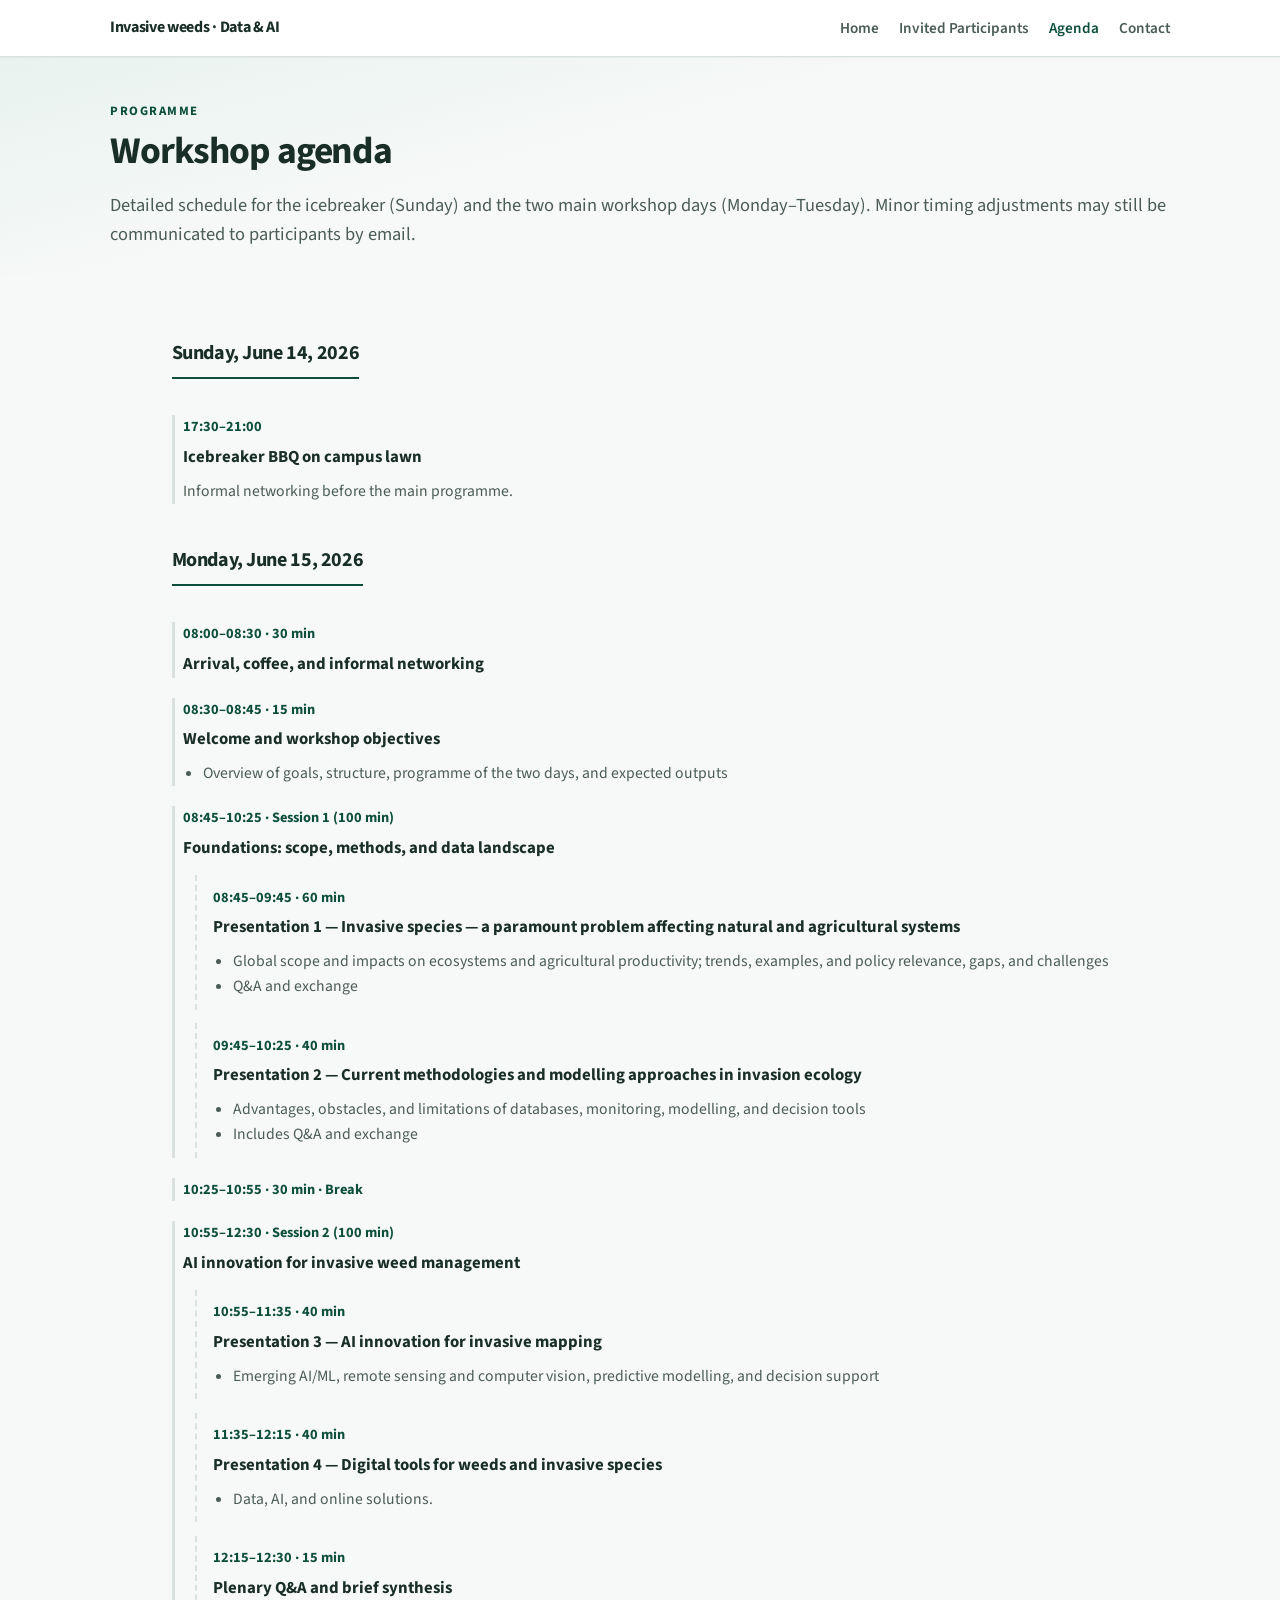
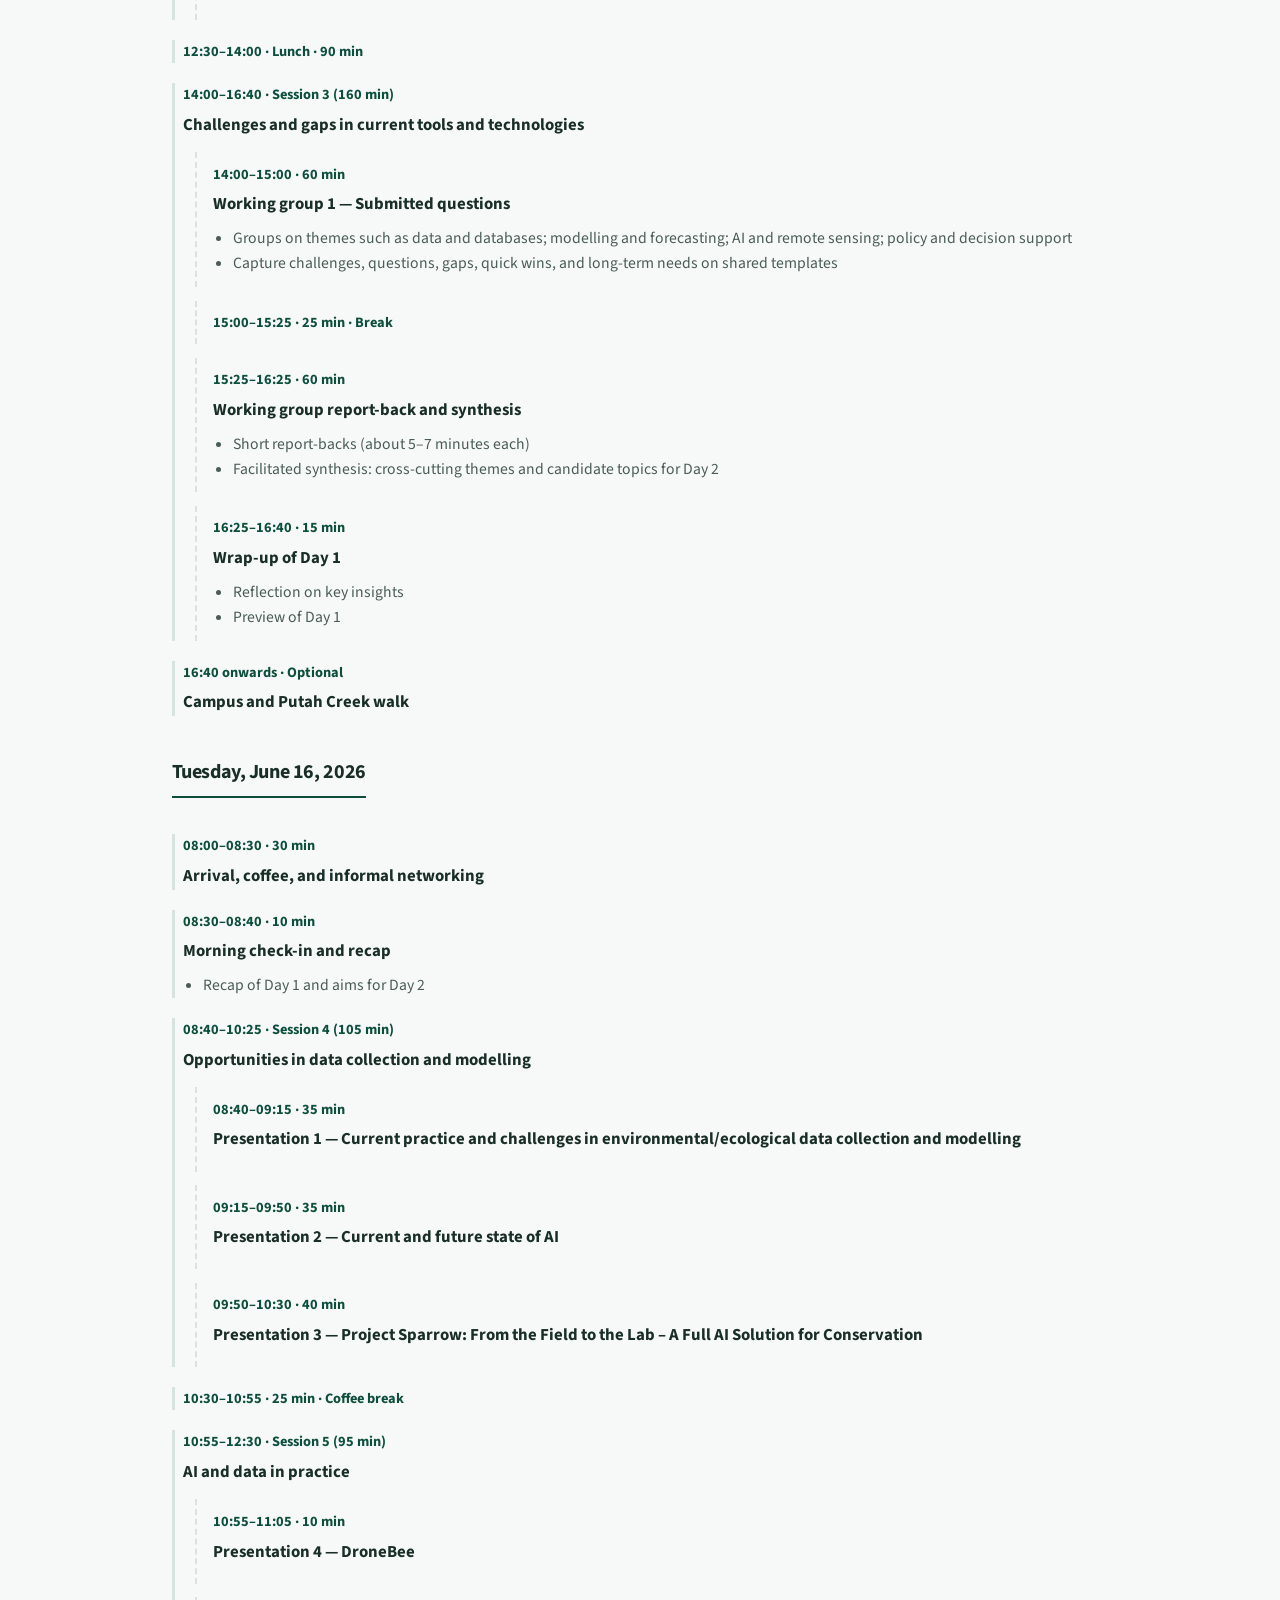
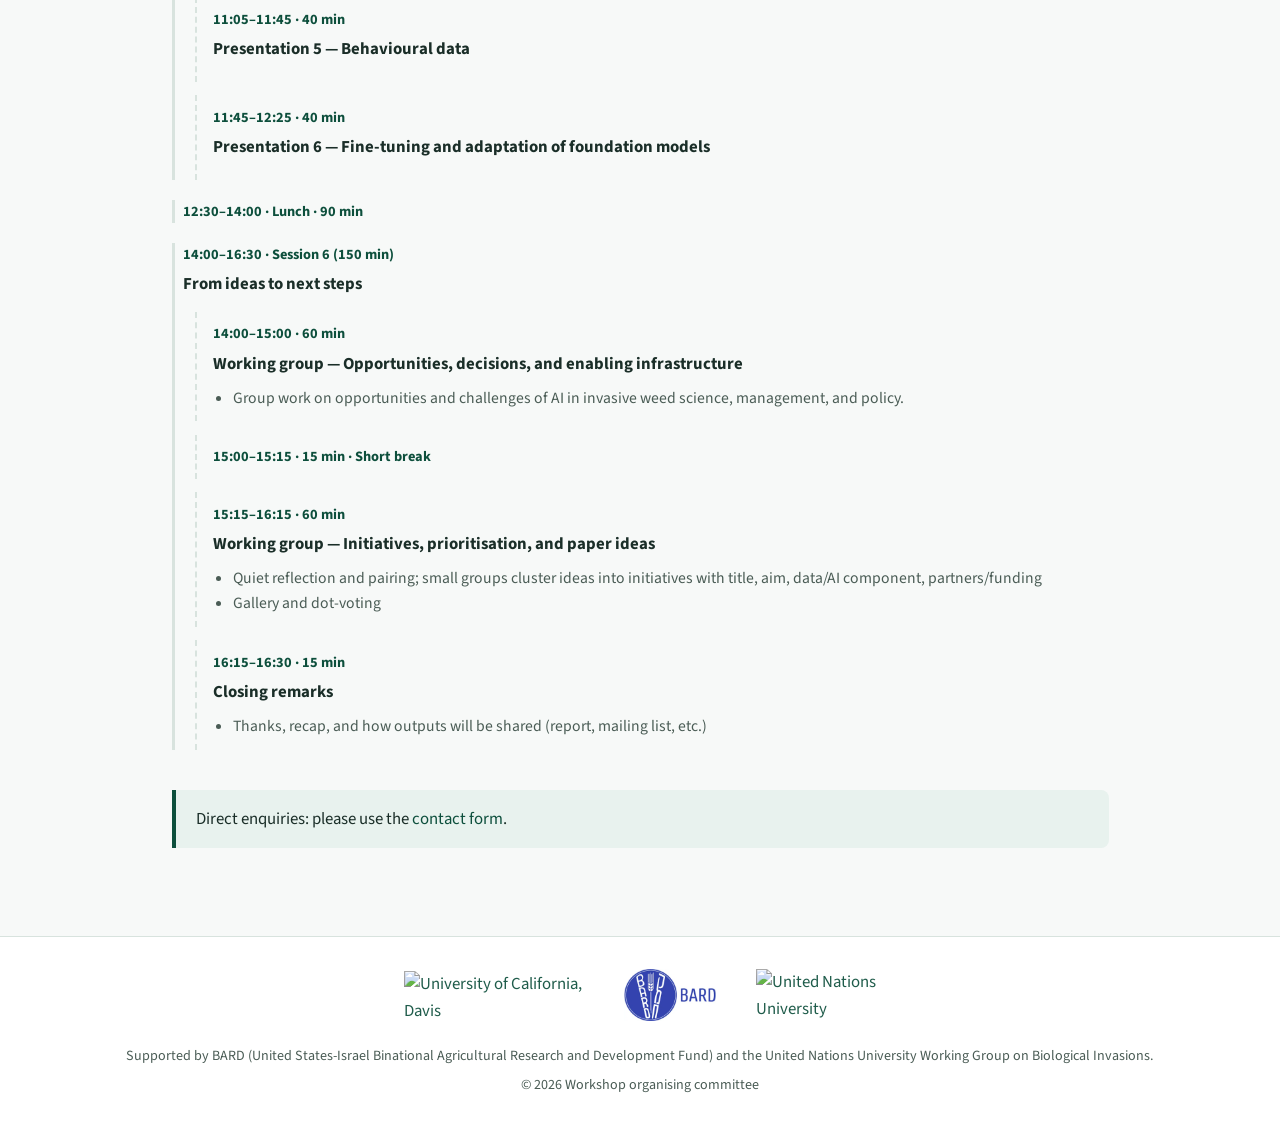
==== commit 3b722fa4: "agenda updated" ====
--- a/agenda.html
+++ b/agenda.html
@@ -97,7 +97,7 @@
 
             <div class="sub-block">
               <p class="time-block__when">09:45–10:25 · 40 min</p>
-              <h3>Presentation 2 — Current methodologies, databases, and modelling approaches</h3>
+              <h3>Presentation 2 — Current methodologies and modelling approaches in invasion ecology</h3>
               <ul>
                 <li>
                   Advantages, obstacles, and limitations of databases, monitoring, modelling, and decision tools
@@ -117,7 +117,7 @@
 
             <div class="sub-block">
               <p class="time-block__when">10:55–11:35 · 40 min</p>
-              <h3>Presentation 3 — AI innovation for invasive weeds</h3>
+              <h3>Presentation 3 — AI innovation for invasive mapping</h3>
               <ul>
                 <li>
                   Emerging AI/ML, remote sensing and computer vision, predictive modelling, and decision support
@@ -127,9 +127,9 @@
 
             <div class="sub-block">
               <p class="time-block__when">11:35–12:15 · 40 min</p>
-              <h3>Presentation 4 — Industry perspectives and trends — AI at scale</h3>
-              <ul>
-                <li>Large-scale AI platforms, data infrastructures, challenges and lessons</li>
+              <h3>Presentation 4 — Digital tools for weeds and invasive species</h3>
+              <ul>
+                <li>Data, AI, and online solutions.</li>
               </ul>
             </div>
 
@@ -177,7 +177,7 @@
               <h3>Wrap-up of Day 1</h3>
               <ul>
                 <li>Reflection on key insights</li>
-                <li>Preview of Day 2 (framework, prioritisation, next steps)</li>
+                <li>Preview of Day 1</li>
               </ul>
             </div>
           </div>
@@ -215,35 +215,35 @@
 
             <div class="sub-block">
               <p class="time-block__when">09:15–09:50 · 35 min</p>
-              <h3>Presentation 2 — Object detection in images and satellite data</h3>
-            </div>
-
-            <div class="sub-block">
-              <p class="time-block__when">09:50–10:25 · 35 min</p>
-              <h3>Presentation 3 — Object detection, extended use cases</h3>
-            </div>
-          </div>
-
-          <div class="time-block">
-            <p class="time-block__when">10:25–10:45 · 20 min · Coffee break</p>
-          </div>
-
-          <div class="time-block">
-            <p class="time-block__when">10:45–12:30 · Session 5 (105 min)</p>
+              <h3>Presentation 2 — Current and future state of AI</h3>
+            </div>
+
+            <div class="sub-block">
+              <p class="time-block__when">09:50–10:30 · 40 min</p>
+              <h3>Presentation 3 — Project Sparrow: From the Field to the Lab – A Full AI Solution for Conservation</h3>
+            </div>
+          </div>
+
+          <div class="time-block">
+            <p class="time-block__when">10:30–10:55 · 25 min · Coffee break</p>
+          </div>
+
+          <div class="time-block">
+            <p class="time-block__when">10:55–12:30 · Session 5 (95 min)</p>
             <h3>AI and data in practice</h3>
 
             <div class="sub-block">
-              <p class="time-block__when">10:45–11:20 · 35 min</p>
-              <h3>Presentation 4 — Behavioural data</h3>
-            </div>
-
-            <div class="sub-block">
-              <p class="time-block__when">11:20–11:55 · 35 min</p>
-              <h3>Presentation 5 — Challenges in herbicide applications</h3>
-            </div>
-
-            <div class="sub-block">
-              <p class="time-block__when">11:55–12:30 · 35 min</p>
+              <p class="time-block__when">10:55–11:05 · 10 min</p>
+              <h3>Presentation 4 — DroneBee</h3>
+            </div>
+
+            <div class="sub-block">
+              <p class="time-block__when">11:05–11:45 · 40 min</p>
+              <h3>Presentation 5 — Behavioural data</h3>
+            </div>
+
+            <div class="sub-block">
+              <p class="time-block__when">11:45–12:25 · 40 min</p>
               <h3>Presentation 6 — Fine-tuning and adaptation of foundation models</h3>
             </div>
           </div>
